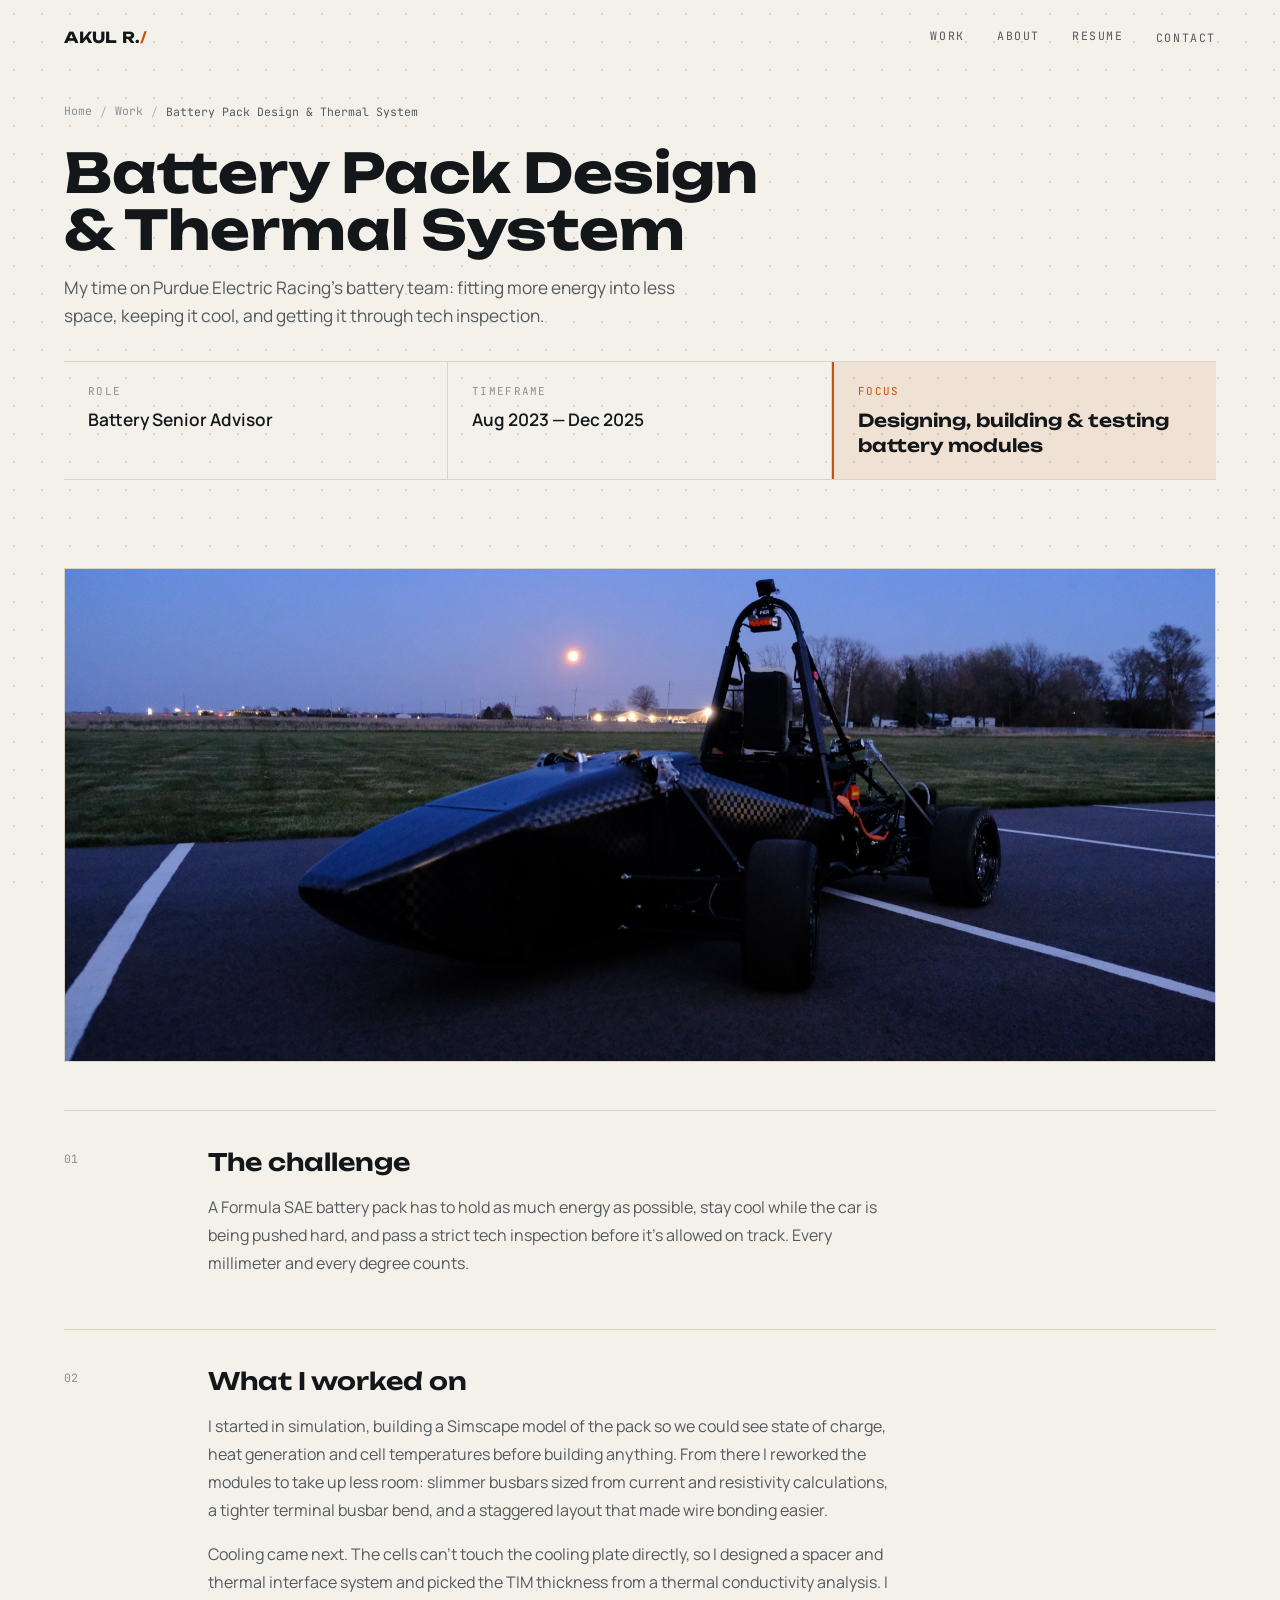
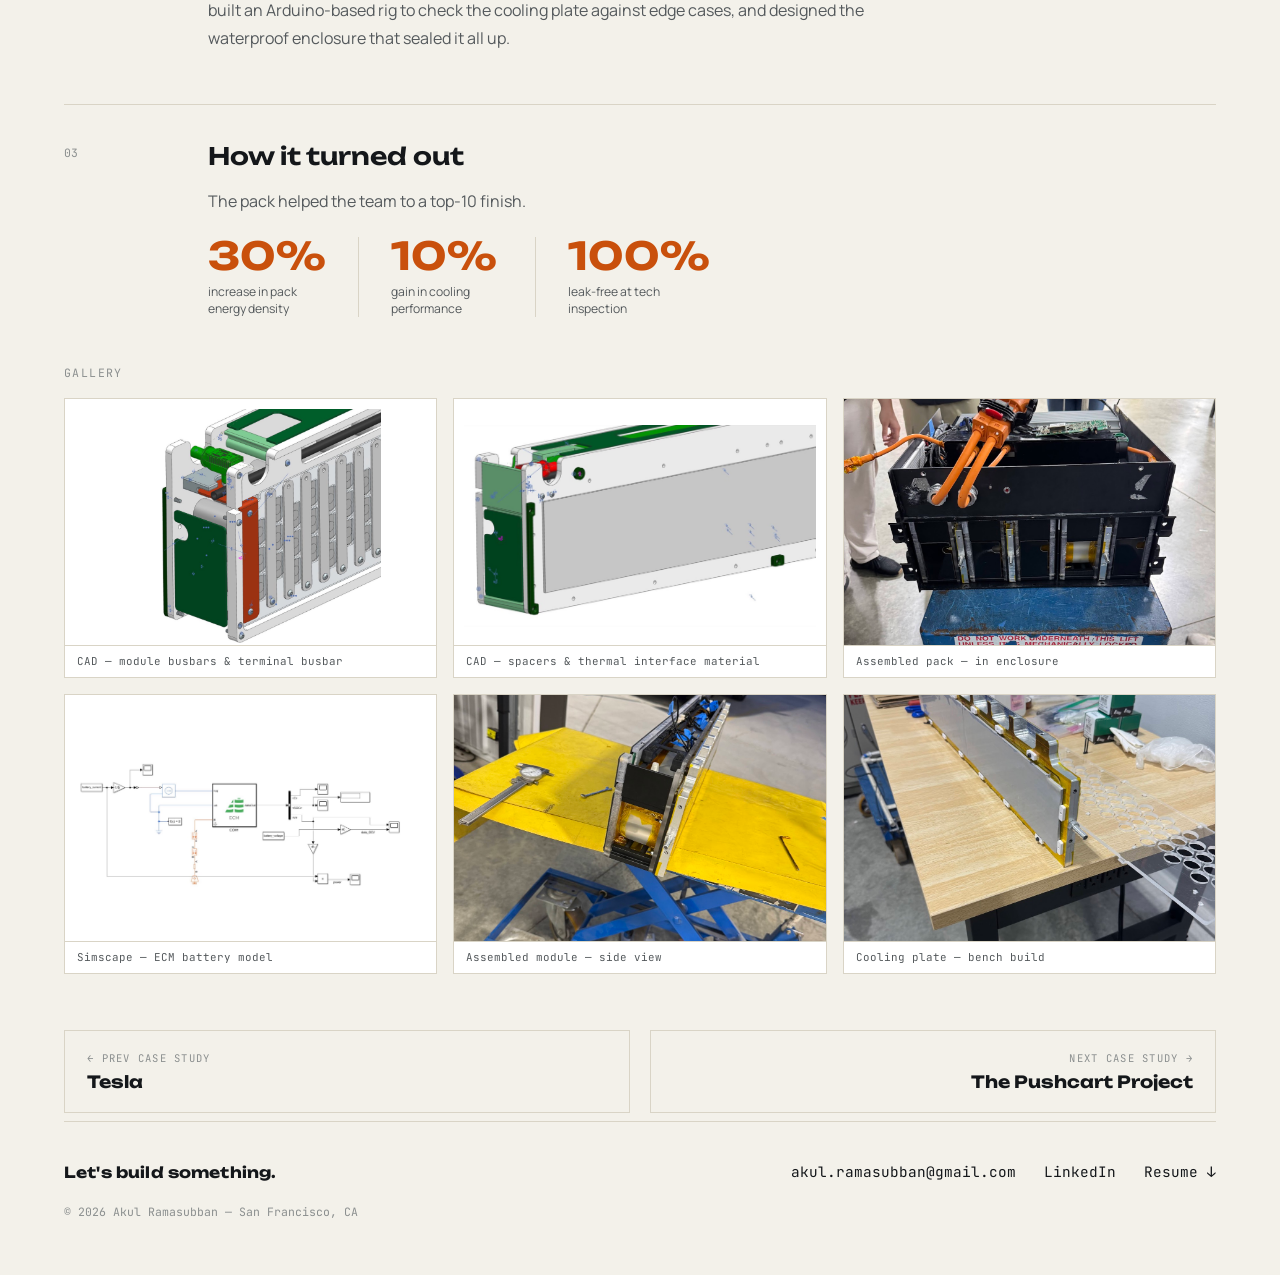
==== projects/battery-pack.html @ 72e27bf6 "Update PER role title Co-Authored-By: Claude Opus 5.5 <noreply@anthropic.com>" ====
<!doctype html>
<html lang="en">
<head>
<meta charset="UTF-8">
<meta name="viewport" content="width=device-width, initial-scale=1">
<title>Battery Pack Design & Thermal System — Akul Ramasubban</title>
<link rel="preconnect" href="https://fonts.googleapis.com">
<link rel="preconnect" href="https://fonts.gstatic.com" crossorigin>
<link href="https://fonts.googleapis.com/css2?family=Unbounded:wght@500;600;700;800&family=Manrope:wght@400;500;600;700&family=JetBrains+Mono:wght@400;500;600&display=swap" rel="stylesheet">
<link rel="stylesheet" href="../styles.css">
</head>
<body>
<div class="wrap">
  <header>
    <a class="brand display" href="../index.html">AKUL R.<span class="dot">/</span></a>
    <nav class="mono">
      <a href="../index.html#work">Work</a>
      <a href="../index.html#about">About</a>
      <a href="../assets/resume.pdf">Resume</a>
      <div class="nav-contact">
        <button class="contact-toggle" type="button" aria-haspopup="true" aria-expanded="false">Contact</button>
        <div class="contact-panel" role="menu">
          <a href="mailto:akul.ramasubban@gmail.com" role="menuitem">
            <svg viewBox="0 0 24 24" fill="none" stroke-width="1.6"><rect x="3" y="5" width="18" height="14" rx="1.5"/><path d="M4 6.5l8 6 8-6"/></svg>
            akul.ramasubban@gmail.com
          </a>
          <a href="tel:+16503137267" role="menuitem">
            <svg viewBox="0 0 24 24" fill="none" stroke-width="1.6"><path d="M5 4h4l1.5 4-2 2c1 2.5 3 4.5 5.5 5.5l2-2 4 1.5v4c0 .8-.7 1.5-1.5 1.5C10.5 20.5 3.5 13.5 3.5 5.5 3.5 4.7 4.2 4 5 4z"/></svg>
            (650) 313-7267
          </a>
          <a href="https://www.linkedin.com/in/akulramasubban/" target="_blank" rel="noopener" role="menuitem">
            <span class="badge">in</span>
            linkedin.com/in/akulramasubban
          </a>
        </div>
      </div>
    </nav>
  </header>

  <div class="crumb mono">
    <a href="../index.html">Home</a><span class="sep">/</span><a href="../index.html#work">Work</a><span class="sep">/</span><span class="cur">Battery Pack Design &amp; Thermal System</span>
  </div>

  <div class="proj-head">
    <h1 class="display">Battery Pack Design &amp; Thermal System</h1>
    <p class="one-liner">My time on Purdue Electric Racing&rsquo;s battery team: fitting more energy into less space, keeping it cool, and getting it through tech inspection.</p>
    <div class="proj-meta mono">
      <div><span class="k">Role</span><span class="v">Battery Senior Advisor</span></div>
      <div><span class="k">Timeframe</span><span class="v">Aug 2023 — Dec 2025</span></div>
      <div class="focus"><span class="k">Focus</span><span class="v">Designing, building &amp; testing battery modules</span></div>
    </div>
  </div>

  <div class="cover photo-cover">
    <img style="object-position:center 62%" src="../assets/images/battery-pack/per-car.jpg" alt="Purdue Electric Racing's 2025 Formula SAE electric car at dusk">
  </div>

  <div class="proj-body">
    <div class="num mono">01</div>
    <div>
      <h2 class="display">The challenge</h2>
      <p>A Formula SAE battery pack has to hold as much energy as possible, stay cool while the
        car is being pushed hard, and pass a strict tech inspection before it&rsquo;s allowed on
        track. Every millimeter and every degree counts.</p>
    </div>
  </div>

  <div class="proj-body">
    <div class="num mono">02</div>
    <div>
      <h2 class="display">What I worked on</h2>
      <p>I started in simulation, building a Simscape model of the pack so we could see state of
        charge, heat generation and cell temperatures before building anything. From there I
        reworked the modules to take up less room: slimmer busbars sized from current and
        resistivity calculations, a tighter terminal busbar bend, and a staggered layout that
        made wire bonding easier.</p>
      <p>Cooling came next. The cells can&rsquo;t touch the cooling plate directly, so I designed a
        spacer and thermal interface system and picked the TIM thickness from a thermal
        conductivity analysis. I built an Arduino-based rig to check the cooling plate against
        edge cases, and designed the waterproof enclosure that sealed it all up.</p>
    </div>
  </div>

  <div class="proj-body">
    <div class="num mono">03</div>
    <div>
      <h2 class="display">How it turned out</h2>
      <p>The pack helped the team to a top-10 finish.</p>
      <div class="stats" style="margin-top:22px;">
        <div class="stat"><div class="num-big display">30%</div><div class="num-lbl">increase in pack energy density</div></div>
        <div class="stat"><div class="num-big display">10%</div><div class="num-lbl">gain in cooling performance</div></div>
        <div class="stat"><div class="num-big display">100%</div><div class="num-lbl">leak-free at tech inspection</div></div>
      </div>
    </div>
  </div>

  <section style="padding-block:12px 0;">
    <div class="gallery-head mono">Gallery</div>
    <div class="gallery">
      <a class="gtile has-img fit" href="../assets/images/battery-pack/busbar-cad.jpg" target="_blank" rel="noopener"><img src="../assets/images/battery-pack/busbar-cad.jpg" alt="CAD of battery module showing terminal busbar and staggered busbars" loading="lazy"><span class="gcap mono">CAD — module busbars &amp; terminal busbar</span></a>
      <a class="gtile has-img fit" href="../assets/images/battery-pack/spacers-tim-cad.jpg" target="_blank" rel="noopener"><img src="../assets/images/battery-pack/spacers-tim-cad.jpg" alt="CAD of battery module showing spacers and thermal interface material layer" loading="lazy"><span class="gcap mono">CAD — spacers &amp; thermal interface material</span></a>
      <a class="gtile has-img" href="../assets/images/battery-pack/pack-enclosure.jpg" target="_blank" rel="noopener"><img style="object-position:center 40%" src="../assets/images/battery-pack/pack-enclosure.jpg" alt="Assembled battery pack in its enclosure on a lift cart" loading="lazy"><span class="gcap mono">Assembled pack — in enclosure</span></a>
      <a class="gtile has-img fit" href="../assets/images/battery-pack/simscape-model.jpg" target="_blank" rel="noopener"><img src="../assets/images/battery-pack/simscape-model.jpg" alt="Simscape equivalent-circuit battery model block diagram" loading="lazy"><span class="gcap mono">Simscape — ECM battery model</span></a>
      <a class="gtile has-img" href="../assets/images/battery-pack/module-assembled.jpg" target="_blank" rel="noopener"><img src="../assets/images/battery-pack/module-assembled.jpg" alt="Assembled battery module on a lift table" loading="lazy"><span class="gcap mono">Assembled module — side view</span></a>
      <a class="gtile has-img" href="../assets/images/battery-pack/cooling-plate.jpg" target="_blank" rel="noopener"><img src="../assets/images/battery-pack/cooling-plate.jpg" alt="Battery module cooling plate on a workbench" loading="lazy"><span class="gcap mono">Cooling plate — bench build</span></a>
    </div>
  </section>


  <div class="prevnext mono">
    <a class="pn-link" href="tesla.html"><span class="pn-k">← PREV CASE STUDY</span><span class="pn-v">Tesla</span></a>
    <a class="pn-link next" href="pushcart.html"><span class="pn-k">NEXT CASE STUDY →</span><span class="pn-v">The Pushcart Project</span></a>
  </div>

  <footer id="contact">
    <div class="fgrid">
      <div class="brand display">Let's build something.</div>
      <div class="flinks mono">
        <a href="mailto:akul.ramasubban@gmail.com">akul.ramasubban@gmail.com</a>
        <a href="https://www.linkedin.com/in/akulramasubban/">LinkedIn</a>
        <a href="../assets/resume.pdf">Resume ↓</a>
      </div>
    </div>
    <div class="fprint mono">© 2026 Akul Ramasubban — San Francisco, CA</div>
  </footer>
</div>
<script src="../script.js"></script>
</body>
</html>
---- styles.css ----
/* ---- design system ----
   color   : deep blue-black ground, warm vellum text, safety-orange accent
             (inspection-tag / hazard-marking orange), muted blueprint-cyan
             for secondary linework.
   type    : Unbounded (heavy, geometric display) for headlines / section
             titles, Manrope for body copy, JetBrains Mono for labels/tags.
   layout  : full-width editorial canvas; project cards on the home page
             link out to dedicated case-study pages under /projects/.
*/
:root{
  --bg:#0a0c10; --bg-raised:#12151a; --bg-card:#0f1216;
  --line:#22262c; --line-strong:#383e46;
  --text:#eae6da; --text-dim:#9a9d9f; --text-faint:#5c6066;
  --accent:#ff7a33; --accent-soft:rgba(255,122,51,0.14);
  --blueprint:#6bb2d1;
}
@media (prefers-color-scheme: light){
  :root:not([data-theme="dark"]){
    --bg:#f3f1ea; --bg-raised:#fffdf9; --bg-card:#ffffff;
    --line:#d9d4c6; --line-strong:#b9b3a2;
    --text:#14171a; --text-dim:#54595c; --text-faint:#8b8f8f;
    --accent:#c9500c; --accent-soft:rgba(201,80,12,0.10); --blueprint:#25708f;
  }
}
:root[data-theme="light"]{
  --bg:#f3f1ea; --bg-raised:#fffdf9; --bg-card:#ffffff;
  --line:#d9d4c6; --line-strong:#b9b3a2;
  --text:#14171a; --text-dim:#54595c; --text-faint:#8b8f8f;
  --accent:#c9500c; --accent-soft:rgba(201,80,12,0.10); --blueprint:#25708f;
}
:root[data-theme="dark"]{
  --bg:#0a0c10; --bg-raised:#12151a; --bg-card:#0f1216;
  --line:#22262c; --line-strong:#383e46;
  --text:#eae6da; --text-dim:#9a9d9f; --text-faint:#5c6066;
  --accent:#ff7a33; --accent-soft:rgba(255,122,51,0.14); --blueprint:#6bb2d1;
}

*{box-sizing:border-box;}
html,body{background:var(--bg);}
body{
  margin:0; color:var(--text);
  font-family:'Manrope',system-ui,-apple-system,sans-serif;
  -webkit-font-smoothing:antialiased;
  background-image:radial-gradient(var(--line) 1px, transparent 1px);
  background-size:28px 28px;
  background-attachment:fixed;
}
.display{font-family:'Unbounded',system-ui,sans-serif;}
.mono{font-family:'JetBrains Mono',ui-monospace,'SF Mono',Menlo,monospace;}
a{color:inherit;}
h1,h2,h3{text-wrap:balance; margin:0;}
img{max-width:100%;}
::selection{background:var(--accent-soft); color:var(--accent);}
a:focus-visible, button:focus-visible{outline:2px solid var(--accent); outline-offset:3px;}

.wrap{max-width:1320px; margin:0 auto; padding-inline:clamp(20px,5vw,64px);}

/* header */
header{display:flex; align-items:center; justify-content:space-between; padding-block:26px;}
.brand{font-size:0.95rem; font-weight:700; letter-spacing:0.01em; text-decoration:none;}
.brand .dot{color:var(--accent);}
nav{display:flex; gap:32px; flex-wrap:wrap; align-items:center;}
nav a{
  font-size:0.72rem; text-transform:uppercase; letter-spacing:0.14em;
  text-decoration:none; color:var(--text-dim);
  padding-bottom:3px; border-bottom:1px solid transparent;
  transition:color .15s, border-color .15s;
}
nav a:hover{color:var(--accent); border-color:var(--accent);}

/* contact dropdown */
.nav-contact{position:relative;}
.contact-toggle{
  background:none; border:none; padding:0 0 3px; margin:0; cursor:pointer;
  font-family:'JetBrains Mono',monospace;
  font-size:0.72rem; text-transform:uppercase; letter-spacing:0.14em;
  color:var(--text-dim); border-bottom:1px solid transparent;
  transition:color .15s, border-color .15s;
}
.contact-toggle:hover, .contact-toggle[aria-expanded="true"]{color:var(--accent); border-color:var(--accent);}
.contact-panel{
  display:none; flex-direction:column; gap:8px;
  position:absolute; top:calc(100% + 16px); right:0; min-width:250px;
  background:var(--bg-card); border:1px solid var(--line); padding:12px; z-index:50;
}
.contact-panel.open{display:flex;}
.contact-panel a{
  display:flex; align-items:center; gap:12px;
  padding:9px 10px; border:1px solid var(--line);
  text-decoration:none; color:var(--text); font-size:0.86rem;
  transition:border-color .15s, color .15s;
}
.contact-panel a:hover{border-color:var(--accent); color:var(--accent);}
.contact-panel a svg{width:16px; height:16px; flex-shrink:0; stroke:currentColor;}
.contact-panel .badge{
  font-family:'JetBrains Mono',monospace; font-size:0.62rem; letter-spacing:0.06em;
  border:1px solid var(--line-strong); padding:1px 5px; flex-shrink:0;
}

/* hero */
.hero{position:relative; padding-block:64px 88px; display:grid; grid-template-columns:1fr 240px; gap:48px;}
.hero::before{
  content:""; position:absolute; top:-120px; left:-160px; width:640px; height:640px; border-radius:50%;
  background:radial-gradient(circle, var(--accent-soft) 0%, transparent 68%); pointer-events:none; z-index:0;
}
.hero-main{position:relative; z-index:1;}
.eyebrow{
  font-size:0.72rem; text-transform:uppercase; letter-spacing:0.18em;
  color:var(--accent); display:flex; align-items:center; gap:10px; margin-bottom:22px;
}
.eyebrow::before{content:""; width:26px; height:1px; background:var(--accent);}
.hero h1{font-size:clamp(2.4rem, 5.6vw, 4.6rem); font-weight:700; line-height:1.02; letter-spacing:-0.01em;}
.hero .statement{margin-top:20px; font-size:clamp(1.3rem, 2.6vw, 1.9rem); font-weight:600; line-height:1.28; max-width:16ch;}
.hero .statement em{color:var(--accent); font-style:normal;}
.hero p.lede{max-width:52ch; margin-top:24px; font-size:1.02rem; line-height:1.7; color:var(--text-dim);}
.tagstrip{margin-top:26px; display:flex; flex-wrap:wrap; gap:0 14px; font-size:0.76rem; color:var(--text-faint);}
.tagstrip span:not(:last-child)::after{content:"·"; margin-left:14px; color:var(--line-strong);}

/* capabilities */
.skills-grid{display:grid; grid-template-columns:repeat(4,1fr); gap:32px;}
.skill-group h3{
  font-size:0.74rem; text-transform:uppercase; letter-spacing:0.1em; font-weight:600;
  color:var(--accent); margin-bottom:16px; padding-bottom:12px; border-bottom:1px solid var(--line);
}
.chips-lg{display:flex; flex-wrap:wrap; gap:10px;}
.chips-lg span{
  font-size:0.86rem; padding:8px 14px; border:1px solid var(--line-strong); color:var(--text);
}

.hero-meta{position:relative; z-index:1; display:flex; flex-direction:column; gap:26px; padding-top:8px;}
.headshot{aspect-ratio:1/1; border:1px solid var(--line); border-top:2px solid var(--accent); background:var(--bg-card); overflow:hidden;}
.headshot img{width:100%; height:100%; object-fit:cover; object-position:50% 100%; display:block;}
.meta-item .k{display:block; font-size:0.66rem; text-transform:uppercase; letter-spacing:0.12em; color:var(--text-faint); margin-bottom:6px;}
.meta-item .v{font-size:0.92rem;}
.status-dot{display:inline-block; width:7px; height:7px; border-radius:50%; background:var(--accent); margin-right:8px; box-shadow:0 0 0 3px var(--accent-soft);}

/* sections */
section{padding-block:20px 72px;}
.section-head{display:flex; align-items:baseline; justify-content:space-between; margin-bottom:36px; gap:16px; flex-wrap:wrap;}
.section-head h2.display{font-size:clamp(1.6rem,3vw,2.2rem); font-weight:600;}
.section-head .tag{font-size:0.7rem; letter-spacing:0.12em; color:var(--text-faint);}

/* project grid (home) */
.grid{display:grid; grid-template-columns:repeat(2,1fr); gap:28px;}
.card{display:flex; flex-direction:column; border:1px solid var(--line); background:var(--bg-card); transition:border-color .2s, transform .2s;}
.card:hover{border-color:var(--line-strong); transform:translateY(-3px);}
.proj-art{
  position:relative; aspect-ratio:4/3; border-bottom:1px solid var(--line); overflow:hidden;
  background:
    linear-gradient(180deg, transparent 60%, var(--bg-card) 100%),
    repeating-linear-gradient(0deg, var(--line) 0 1px, transparent 1px 24px),
    repeating-linear-gradient(90deg, var(--line) 0 1px, transparent 1px 24px);
}
.proj-art svg{width:100%; height:100%;}
.proj-art.has-logo{display:flex; align-items:center; justify-content:center;}
.proj-art img.logo-art{width:64%; height:auto;}
.proj-art.has-photo img.photo{width:100%; height:100%; object-fit:cover; object-position:center 38%; display:block;}
.proj-art svg .a{stroke:var(--accent);}
.proj-art svg .b{stroke:var(--blueprint);}
.proj-art svg .dim{stroke:var(--text-faint);}
.proj-art svg text{font-family:'JetBrains Mono',monospace; fill:var(--text-faint);}
.id-badge{
  position:absolute; top:12px; left:12px; font-size:0.65rem; letter-spacing:0.08em; color:var(--text-dim);
  background:var(--bg); border:1px solid var(--line); padding:3px 8px;
}
.id-badge b{color:var(--accent);}
.card-body{padding:22px 22px 24px; display:flex; flex-direction:column; flex:1;}
.card h3{font-size:1.16rem; font-weight:700; margin-bottom:10px;}
.card p{font-size:0.9rem; line-height:1.62; color:var(--text-dim); flex:1;}
.chips{display:flex; flex-wrap:wrap; gap:8px; margin-top:16px;}
.chip{font-size:0.64rem; letter-spacing:0.04em; padding:4px 9px; border:1px solid var(--line-strong); color:var(--text-dim);}
.go{
  margin-top:18px; font-size:0.76rem; text-decoration:none; color:var(--text);
  display:inline-flex; align-items:center; gap:6px; width:fit-content; border-bottom:1px solid var(--line-strong);
}
.card:hover .go{color:var(--accent); border-color:var(--accent);}

/* about */
.about{display:grid; grid-template-columns:0.9fr 1.1fr; gap:56px; align-items:start;}
.about p{font-size:1.05rem; line-height:1.75; color:var(--text-dim);}
.about p + p{margin-top:16px;}
.about .big-word{font-size:clamp(1.6rem,3vw,2.1rem); font-weight:600; line-height:1.2;}
.about .big-word em{color:var(--accent); font-style:normal;}

/* footer */
footer{padding-block:40px 56px; border-top:1px solid var(--line);}
.fgrid{display:flex; justify-content:space-between; align-items:flex-end; gap:24px; flex-wrap:wrap;}
.flinks{display:flex; gap:28px; flex-wrap:wrap;}
.flinks a{font-size:0.9rem; text-decoration:none; border-bottom:1px solid transparent;}
.flinks a:hover{color:var(--accent); border-color:var(--accent);}
.fprint{font-size:0.72rem; color:var(--text-faint); margin-top:22px;}

/* project subpage */
.crumb{font-size:0.72rem; color:var(--text-faint); padding-top:28px; display:flex; gap:8px; align-items:center;}
.crumb a{text-decoration:none; border-bottom:1px solid transparent;}
.crumb a:hover{color:var(--accent); border-color:var(--accent);}
.crumb span.sep{color:var(--line-strong);}
.crumb span.cur{color:var(--text-dim);}

.proj-head{padding-block:26px 40px;}
.proj-head .id-line{font-size:0.72rem; letter-spacing:0.14em; color:var(--accent); margin-bottom:16px;}
.proj-head h1{font-size:clamp(2rem,4.6vw,3.4rem); font-weight:700; line-height:1.04;}
.proj-head .one-liner{margin-top:16px; font-size:1.08rem; color:var(--text-dim); max-width:60ch; line-height:1.6;}

.proj-meta{
  display:grid; grid-template-columns:repeat(3,1fr); gap:0;
  border-top:1px solid var(--line); border-bottom:1px solid var(--line); margin-top:32px;
}
.proj-meta div{padding:22px 24px; border-right:1px solid var(--line);}
.proj-meta div:last-child{border-right:none;}
.proj-meta .k{display:block; font-size:0.68rem; text-transform:uppercase; letter-spacing:0.12em; color:var(--text-faint); margin-bottom:10px;}
.proj-meta .v{font-family:'Manrope',system-ui,sans-serif; font-size:1.08rem; font-weight:600; line-height:1.4;}
.proj-meta .focus{background:var(--accent-soft); border-left:2px solid var(--accent);}
.proj-meta .focus .k{color:var(--accent);}
.proj-meta .focus .v{font-family:'Unbounded',system-ui,sans-serif; font-size:1.12rem; line-height:1.35;}

.cover{
  margin-block:48px; aspect-ratio:21/9; border:1px solid var(--line);
  background:
    linear-gradient(180deg, transparent 60%, var(--bg-card) 100%),
    repeating-linear-gradient(0deg, var(--line) 0 1px, transparent 1px 32px),
    repeating-linear-gradient(90deg, var(--line) 0 1px, transparent 1px 32px);
}
.cover svg{width:100%; height:100%;}
.cover.photo-cover{overflow:hidden;}
.cover.photo-cover img{width:100%; height:100%; object-fit:cover; display:block;}
.cover.logo-art{display:flex; align-items:center; justify-content:center;}
.cover.logo-art img{width:min(56%,560px); height:auto;}

.proj-body{display:grid; grid-template-columns:120px 1fr; gap:24px; padding-block:36px; border-top:1px solid var(--line);}
.proj-body:first-of-type{border-top:none;}
.proj-body .num{font-size:0.72rem; color:var(--text-faint); padding-top:4px;}
.proj-body h2.display{font-size:1.5rem; font-weight:600; margin-bottom:14px;}
.proj-body p{font-size:1rem; line-height:1.75; color:var(--text-dim); max-width:68ch;}
.proj-body ul{margin:14px 0 0; padding-left:18px; color:var(--text-dim); line-height:1.8;}

.stats{display:flex; gap:0; flex-wrap:wrap; margin-top:6px;}
.stat{padding:0 32px 0 0; margin-right:32px; border-right:1px solid var(--line);}
.stat:last-child{border-right:none; margin-right:0;}
.stat .num-big{font-size:2.4rem; font-weight:700; color:var(--accent); line-height:1;}
.stat .num-lbl{font-size:0.76rem; color:var(--text-dim); margin-top:8px; max-width:16ch;}
.status-badge{
  display:inline-flex; align-items:center; gap:8px; font-size:0.78rem;
  border:1px solid var(--line-strong); padding:8px 14px; color:var(--text-dim);
}

.gallery-head{font-size:0.72rem; text-transform:uppercase; letter-spacing:0.12em; color:var(--text-faint); margin-bottom:18px;}
.gallery{display:grid; grid-template-columns:repeat(3,1fr); gap:16px;}
.gtile{
  aspect-ratio:4/3; border:1px dashed var(--line-strong); display:flex; flex-direction:column;
  align-items:center; justify-content:center; gap:10px; padding:14px; text-align:center;
  color:var(--text-faint); background:var(--bg-card); overflow:hidden;
}
.gtile img{width:100%; height:100%; object-fit:cover;}
.gtile svg{width:30px; height:30px; opacity:0.7;}
.gtile.has-img{position:relative; padding:0; border-style:solid; border-color:var(--line); text-decoration:none; transition:border-color .2s;}
.gtile.has-img:hover{border-color:var(--accent);}
.gtile.fit{background:#fff;}
.gtile.fit img{object-fit:contain; padding:10px 10px 34px;}
.gtile .gcap{
  position:absolute; left:0; right:0; bottom:0; padding:8px 12px; text-align:left;
  font-size:0.68rem; color:var(--text-dim); background:var(--bg-card); border-top:1px solid var(--line);
}
.gtile span{font-size:0.72rem; line-height:1.4;}

.reflection{
  margin-top:44px; padding:22px 26px; border-left:2px solid var(--accent);
  background:var(--bg-card); font-size:0.98rem; line-height:1.7; color:var(--text-dim); font-style:italic;
}

.prevnext{display:grid; grid-template-columns:1fr 1fr; gap:20px; margin-block:56px 8px;}
.pn-link{
  border:1px solid var(--line); padding:20px 22px; text-decoration:none; color:var(--text);
  display:flex; flex-direction:column; gap:6px; transition:border-color .2s;
}
.pn-link:hover{border-color:var(--accent);}
.pn-link.next{text-align:right; align-items:flex-end;}
.pn-link .pn-k{font-size:0.66rem; letter-spacing:0.12em; color:var(--text-faint);}
.pn-link .pn-v{font-size:1.05rem; font-weight:700; font-family:'Unbounded',sans-serif;}

@media (max-width:900px){
  .hero{grid-template-columns:1fr;}
  .hero-meta{flex-direction:row; flex-wrap:wrap;}
  .grid{grid-template-columns:1fr;}
  .about{grid-template-columns:1fr;}
  .proj-meta{grid-template-columns:1fr;}
  .proj-meta div{border-right:none; border-bottom:1px solid var(--line);}
  .proj-body{grid-template-columns:1fr;}
  .gallery{grid-template-columns:repeat(2,1fr);}
  .prevnext{grid-template-columns:1fr;}
  .skills-grid{grid-template-columns:repeat(2,1fr);}
  .contact-panel{right:auto; left:0;}
}

/* ---- tesla / NDA page ---- */
.nda-panel{
  margin-block:48px; display:grid; grid-template-columns:0.9fr 1.1fr; gap:48px; align-items:center;
  border:1px solid var(--line); padding:40px;
  background:repeating-linear-gradient(135deg, transparent 0 14px, var(--accent-soft) 14px 15px), var(--bg-card);
}
.nda-doc{
  position:relative; background:var(--bg); border:1px solid var(--line-strong); padding:22px 22px 30px;
  display:flex; flex-direction:column; gap:12px; transform:rotate(-1.5deg);
}
.nda-doc-head{display:flex; justify-content:space-between; font-size:0.62rem; letter-spacing:0.1em; color:var(--text-faint); margin-bottom:6px;}
.nda-doc .bar{display:block; height:14px; background:var(--text); opacity:0.88;}
.nda-doc .bar.short{margin-bottom:10px;}
.stamp{
  position:absolute; right:18px; bottom:22px; transform:rotate(-12deg);
  border:3px solid var(--accent); color:var(--accent); padding:4px 14px;
  font-size:1.5rem; font-weight:600; letter-spacing:0.18em; background:var(--bg);
}
.nda-k{font-size:0.72rem; text-transform:uppercase; letter-spacing:0.12em; color:var(--text-faint); margin-bottom:14px;}
.nda-copy h2{font-size:clamp(1.4rem,2.6vw,1.9rem); font-weight:600; line-height:1.2;}
.nda-copy h2 em{color:var(--accent); font-style:normal;}
.nda-copy p{margin-top:16px; color:var(--text-dim); line-height:1.7; max-width:48ch;}

.work-list{display:grid; grid-template-columns:repeat(2,1fr); gap:0; border-top:1px solid var(--line);}
.work-item{padding:30px 32px 30px 0; border-bottom:1px solid var(--line); display:flex; flex-direction:column;}
.work-item:nth-child(even){padding:30px 0 30px 32px; border-left:1px solid var(--line);}
.wi-top{display:flex; gap:14px; font-size:0.66rem; letter-spacing:0.1em; text-transform:uppercase; color:var(--text-faint);}
.wi-num{color:var(--accent);}
.work-item h3{margin-top:14px; font-size:1.15rem; font-weight:600; line-height:1.3;}
.work-item p{margin-top:12px; color:var(--text-dim); line-height:1.7; font-size:0.97rem; flex:1;}

/* home card art for NDA work */
.proj-art.nda-art{display:flex; align-items:center; justify-content:center;
  background:repeating-linear-gradient(135deg, transparent 0 14px, var(--accent-soft) 14px 15px), var(--bg-card);}
.nda-art .nda-doc{width:58%; padding:16px 16px 22px; gap:9px;}
.nda-art .nda-doc .bar{height:10px;}
.nda-art .stamp{font-size:1.05rem; right:12px; bottom:14px;}
.card.feature{grid-column:1 / -1; display:grid; grid-template-columns:1fr 1fr;}
.card.feature .proj-art{border-bottom:none; border-right:1px solid var(--line); aspect-ratio:auto; min-height:300px;}

@media (max-width:900px){
  .nda-panel{grid-template-columns:1fr; padding:24px;}
  .work-list{grid-template-columns:1fr;}
  .work-item, .work-item:nth-child(even){padding:26px 0; border-left:none;}
  .card.feature{grid-template-columns:1fr;}
  .card.feature .proj-art{border-right:none; border-bottom:1px solid var(--line);}
}

.nda-art{position:relative;}
.nda-art img.tesla-logo{width:auto; height:62%; max-height:220px;}
.nda-tag{position:absolute; left:14px; bottom:14px; font-size:0.62rem; letter-spacing:0.12em; text-transform:uppercase; color:var(--accent); border:1px solid var(--accent); padding:3px 8px; background:var(--bg);}

/* project media row: items keep their true shape and share one height */
.media-row{display:flex; gap:16px; margin:48px auto; max-width:var(--row-w, 100%);}
.media-row figure{
  margin:0; position:relative; overflow:hidden; background:#000; border:1px solid var(--line);
  flex:var(--ar) 1 0; aspect-ratio:var(--ar); min-width:0;
}
.media-row video, .media-row img{display:block; width:100%; height:100%; object-fit:cover;}
.media-row figcaption{
  position:absolute; left:0; right:0; bottom:0; padding:10px 12px; font-size:0.66rem; letter-spacing:0.04em;
  color:#eae6da; background:linear-gradient(0deg, rgba(0,0,0,0.75), transparent);
  display:flex; align-items:center; gap:8px;
}
.live-dot{width:7px; height:7px; border-radius:50%; background:var(--accent); box-shadow:0 0 0 3px var(--accent-soft); flex:none;}
@media (max-width:560px){ .media-row{gap:10px;} .media-row figcaption{font-size:0.58rem; padding:8px;} }
.gallery.four{grid-template-columns:repeat(4,1fr);}
@media (max-width:900px){ .gallery.four{grid-template-columns:repeat(2,1fr);} }

/* work-in-progress banner */
.wip-banner{margin-block:48px; border:1px solid var(--line); background:var(--bg-card); overflow:hidden;}
.wip-stripe{height:18px; background:repeating-linear-gradient(135deg, var(--accent) 0 16px, transparent 16px 32px); opacity:0.85;}
.wip-inner{
  display:grid; grid-template-columns:1fr 1.1fr; gap:40px; align-items:center; padding:48px 48px;
  background:
    repeating-linear-gradient(0deg, var(--line) 0 1px, transparent 1px 32px),
    repeating-linear-gradient(90deg, var(--line) 0 1px, transparent 1px 32px);
}
.wip-svg{width:100%; max-width:420px; height:auto; display:block; margin-inline:auto;}
.wip-svg .a{stroke:var(--accent);} .wip-svg .b{stroke:var(--blueprint);} .wip-svg .dim{stroke:var(--text-faint);}
.wip-k{display:flex; align-items:center; gap:10px; font-size:0.72rem; letter-spacing:0.14em; text-transform:uppercase; color:var(--accent);}
.wip-title{margin-top:18px; font-size:clamp(2.6rem,6.4vw,5rem); font-weight:800; line-height:0.98; letter-spacing:-0.01em; text-transform:uppercase;}
.wip-title em{color:var(--accent); font-style:normal;}
.wip-copy p{margin-top:20px; color:var(--text-dim); line-height:1.7; max-width:40ch;}
@media (max-width:900px){
  .wip-inner{grid-template-columns:1fr; padding:32px 24px; gap:24px;}
  .wip-art{order:2;}
}
.gallery.two{grid-template-columns:repeat(2,1fr);}
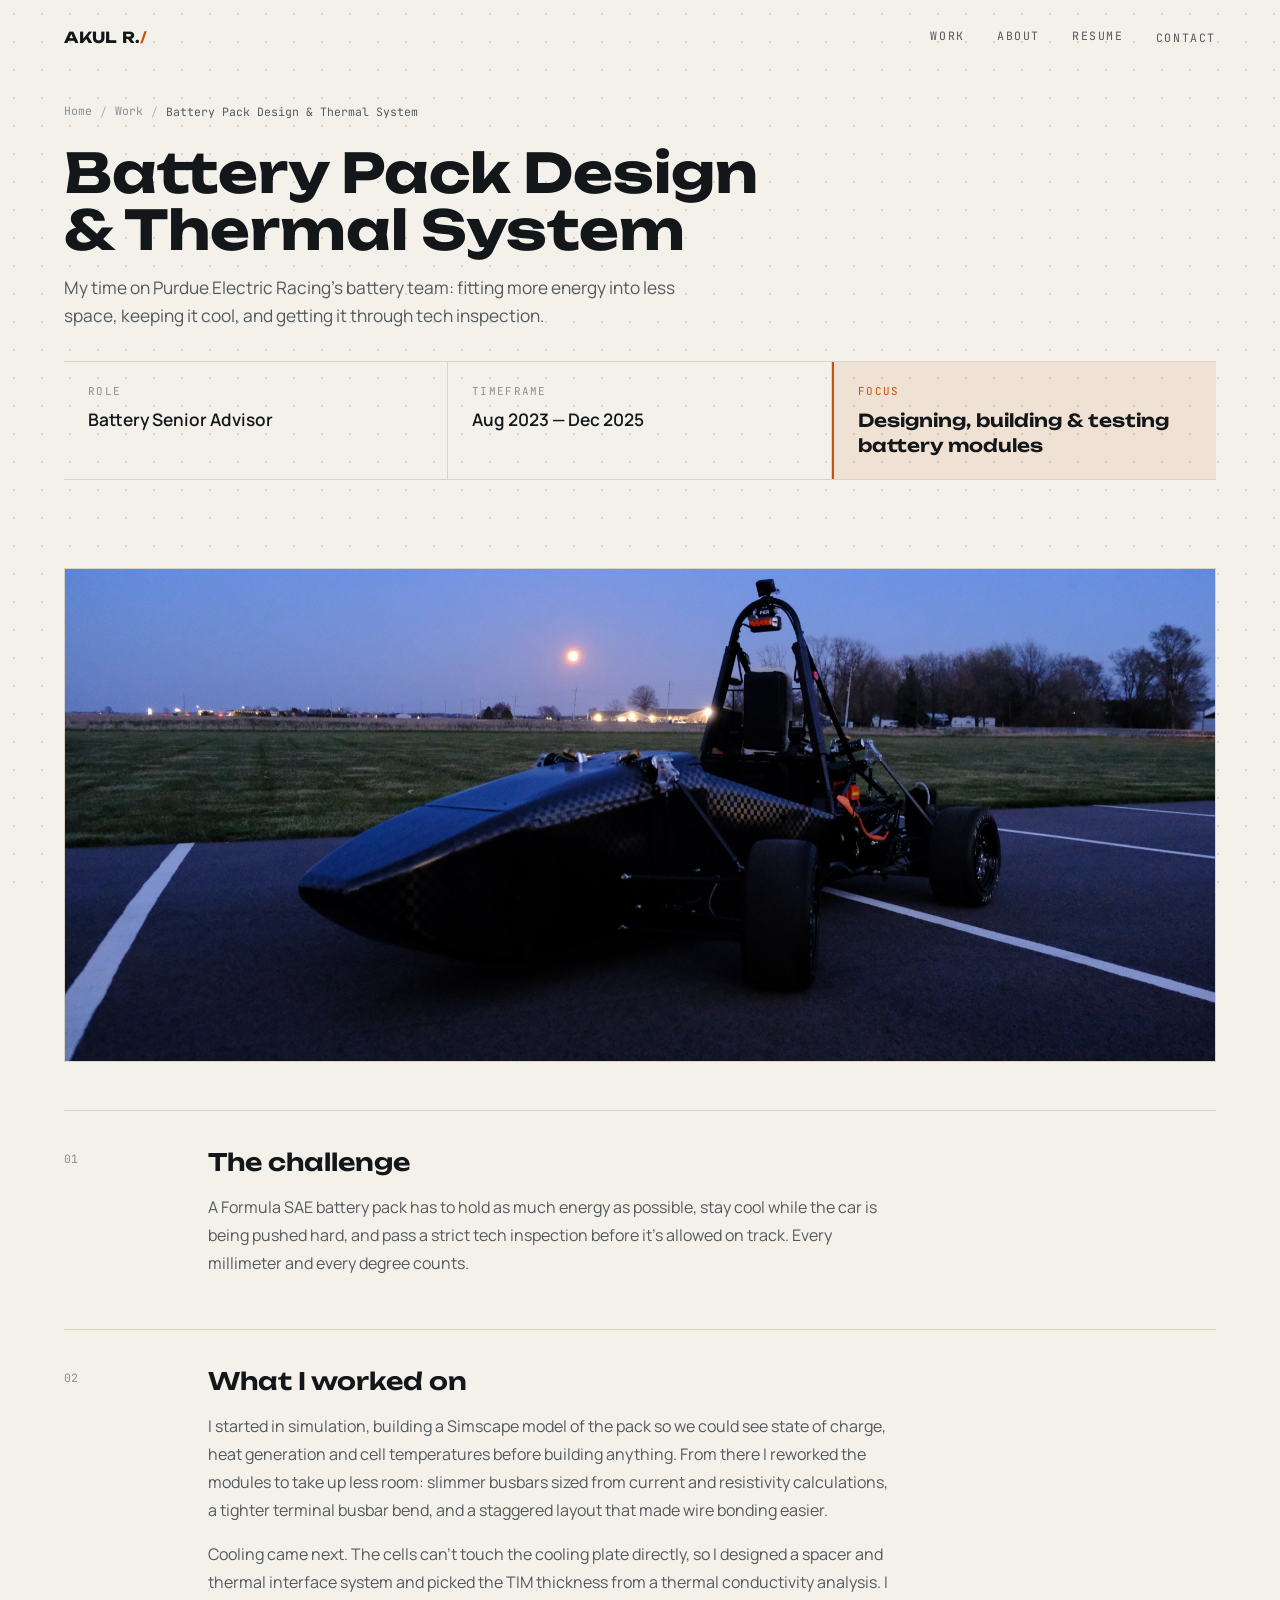
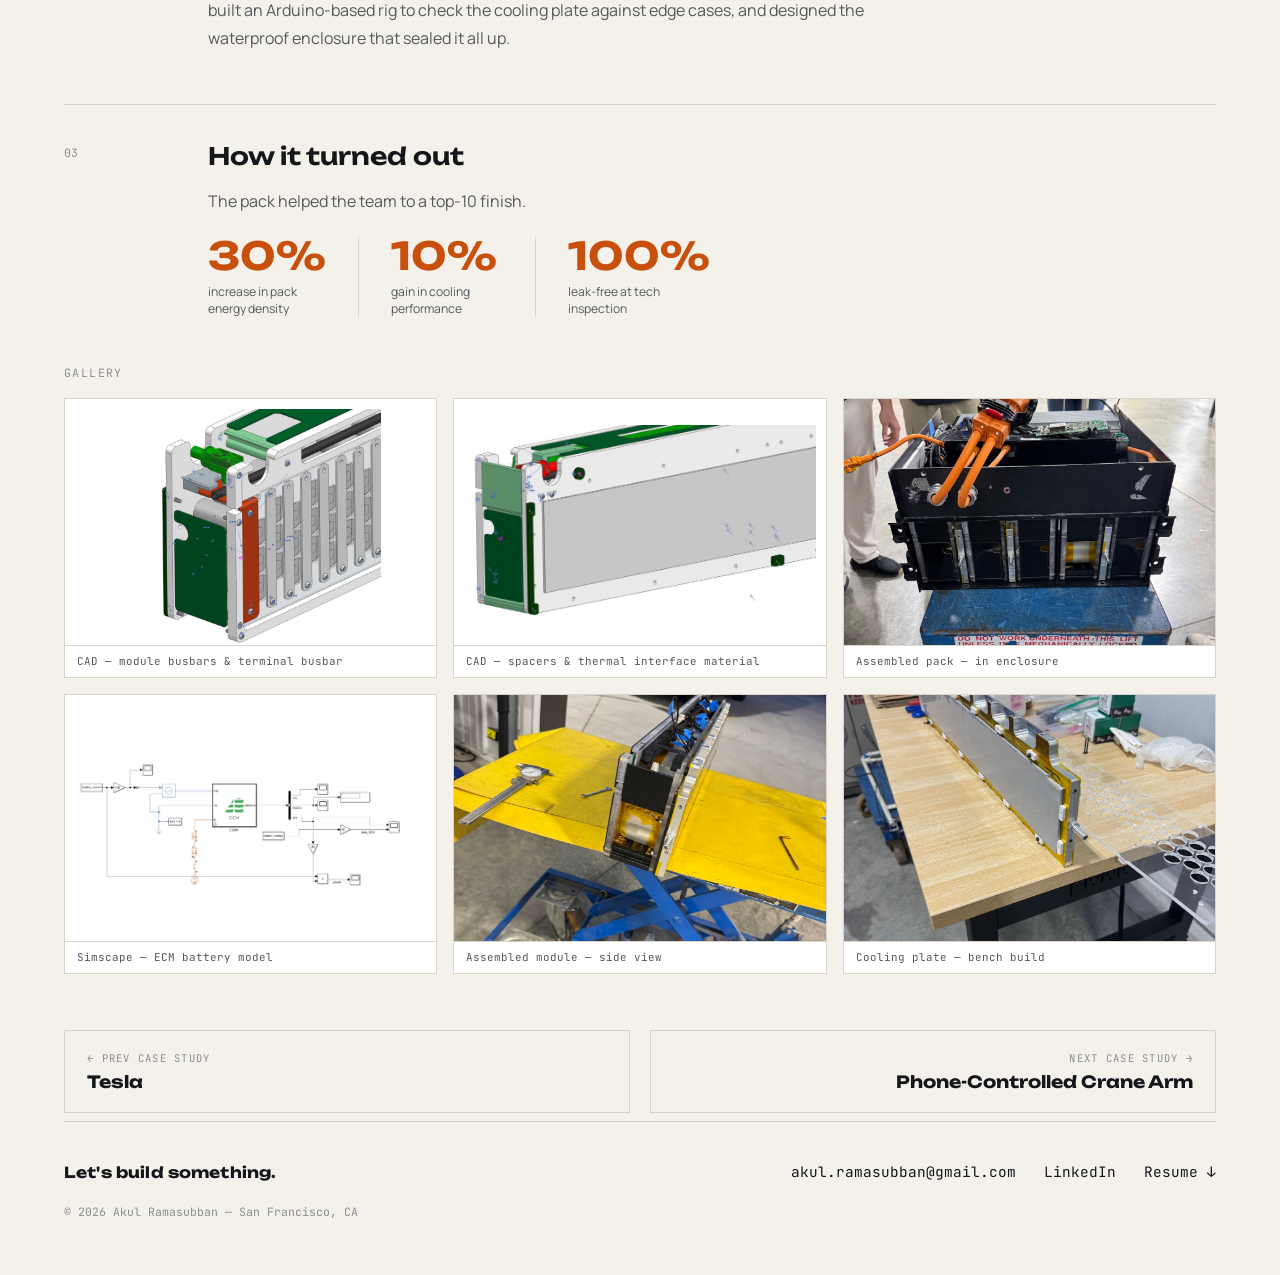
==== commit 2215f135: "Reorder projects: crane before race car, orchard and pushcart last Co-Authored-By: Claude Opus 5.5 <" ====
--- a/projects/battery-pack.html
+++ b/projects/battery-pack.html
@@ -109,7 +109,7 @@
 
   <div class="prevnext mono">
     <a class="pn-link" href="tesla.html"><span class="pn-k">← PREV CASE STUDY</span><span class="pn-v">Tesla</span></a>
-    <a class="pn-link next" href="pushcart.html"><span class="pn-k">NEXT CASE STUDY →</span><span class="pn-v">The Pushcart Project</span></a>
+    <a class="pn-link next" href="crane.html"><span class="pn-k">NEXT CASE STUDY →</span><span class="pn-v">Phone-Controlled Crane Arm</span></a>
   </div>
 
   <footer id="contact">
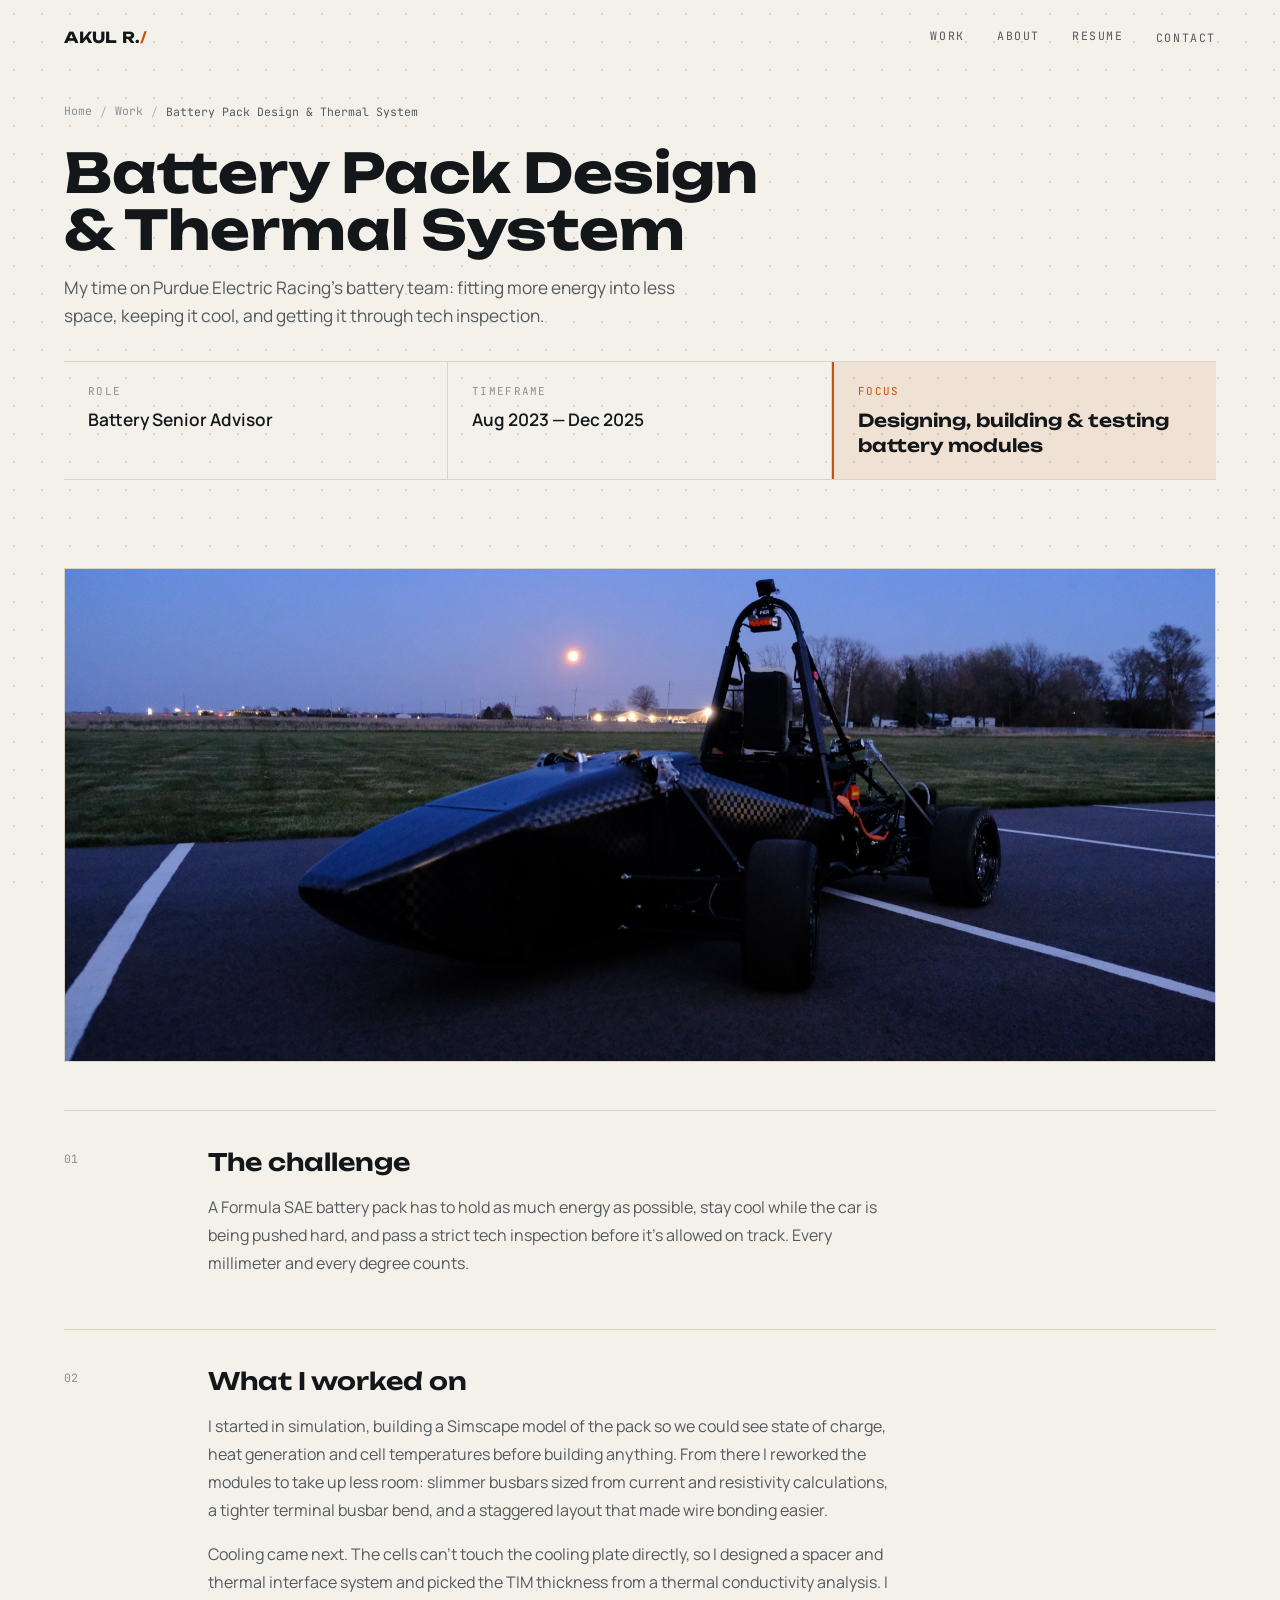
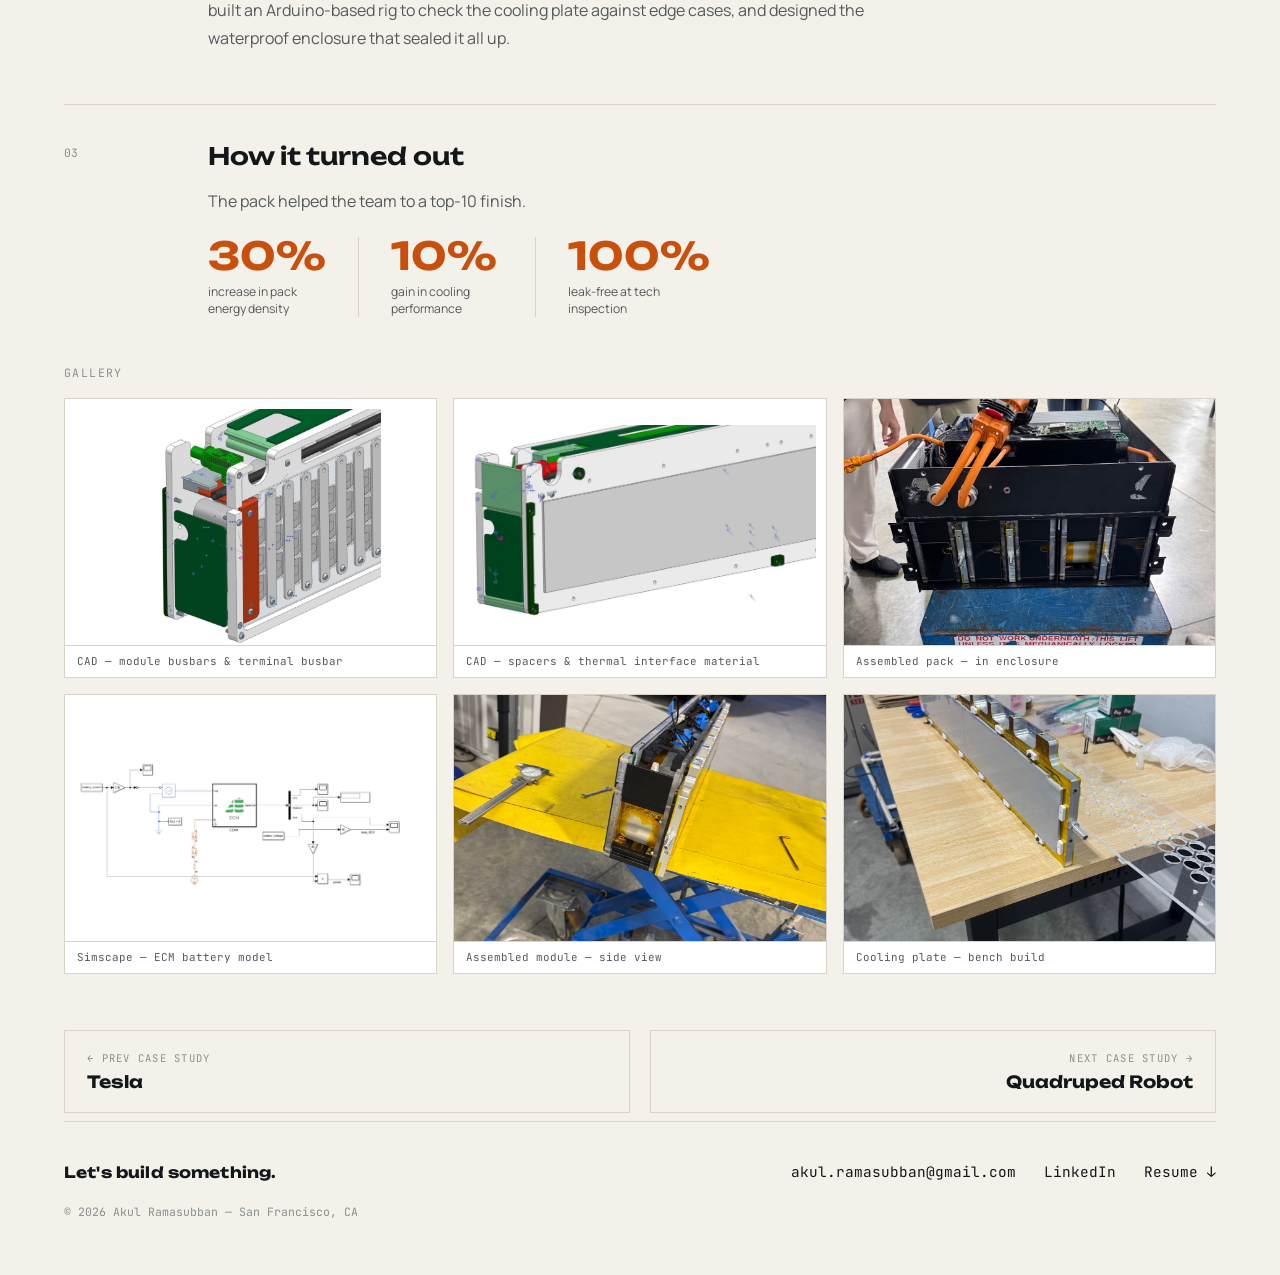
==== commit 86c66646: "Add quadruped robot project; make pushcart card full-width New case study for the Purdue Humanoid Ro" ====
--- a/projects/battery-pack.html
+++ b/projects/battery-pack.html
@@ -109,7 +109,7 @@
 
   <div class="prevnext mono">
     <a class="pn-link" href="tesla.html"><span class="pn-k">← PREV CASE STUDY</span><span class="pn-v">Tesla</span></a>
-    <a class="pn-link next" href="crane.html"><span class="pn-k">NEXT CASE STUDY →</span><span class="pn-v">Phone-Controlled Crane Arm</span></a>
+    <a class="pn-link next" href="quadruped.html"><span class="pn-k">NEXT CASE STUDY →</span><span class="pn-v">Quadruped Robot</span></a>
   </div>
 
   <footer id="contact">
--- a/styles.css
+++ b/styles.css
@@ -331,13 +331,14 @@
 .nda-art .stamp{font-size:1.05rem; right:12px; bottom:14px;}
 .card.feature{grid-column:1 / -1; display:grid; grid-template-columns:1fr 1fr;}
 .card.feature .proj-art{border-bottom:none; border-right:1px solid var(--line); aspect-ratio:auto; min-height:300px;}
+.card.feature .proj-art.has-photo img.photo{position:absolute; inset:0;}
 
 @media (max-width:900px){
   .nda-panel{grid-template-columns:1fr; padding:24px;}
   .work-list{grid-template-columns:1fr;}
   .work-item, .work-item:nth-child(even){padding:26px 0; border-left:none;}
   .card.feature{grid-template-columns:1fr;}
-  .card.feature .proj-art{border-right:none; border-bottom:1px solid var(--line);}
+  .card.feature .proj-art{border-right:none; border-bottom:1px solid var(--line); aspect-ratio:4/3; min-height:0;}
 }
 
 .nda-art{position:relative;}
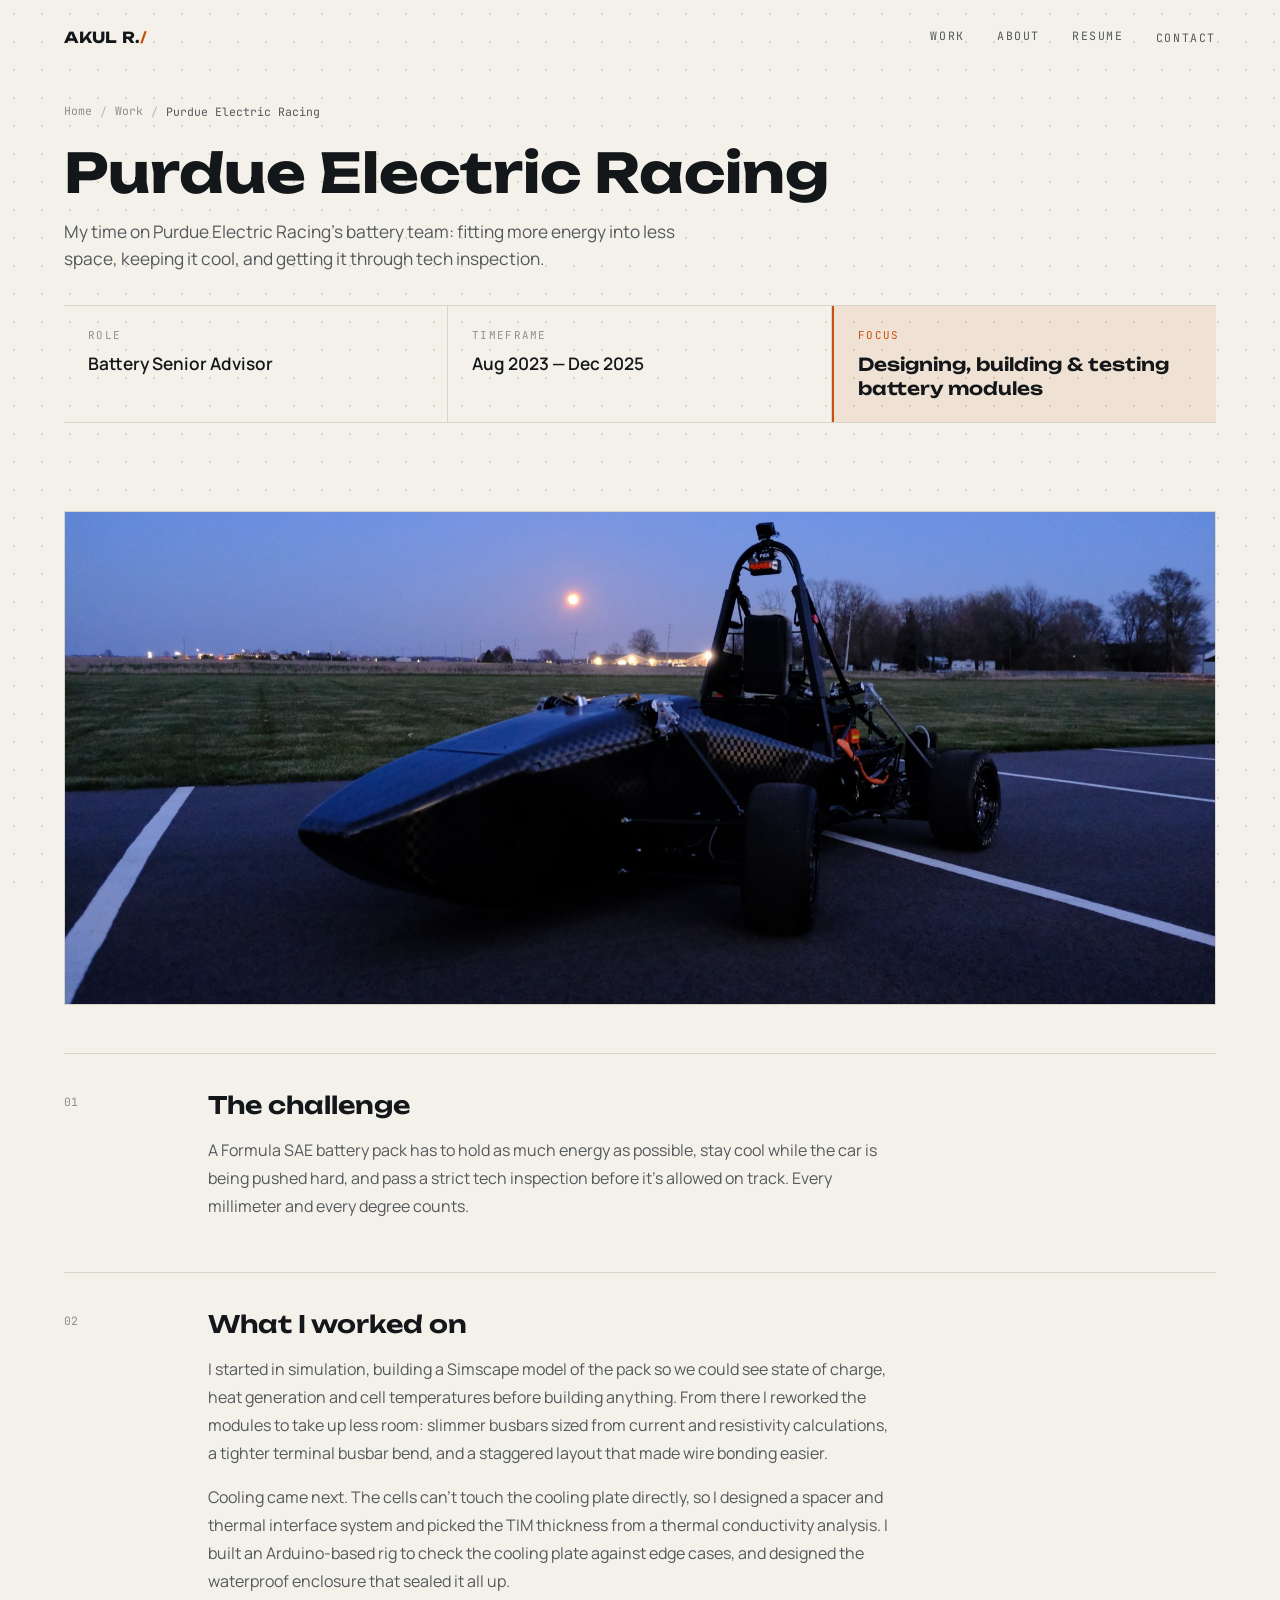
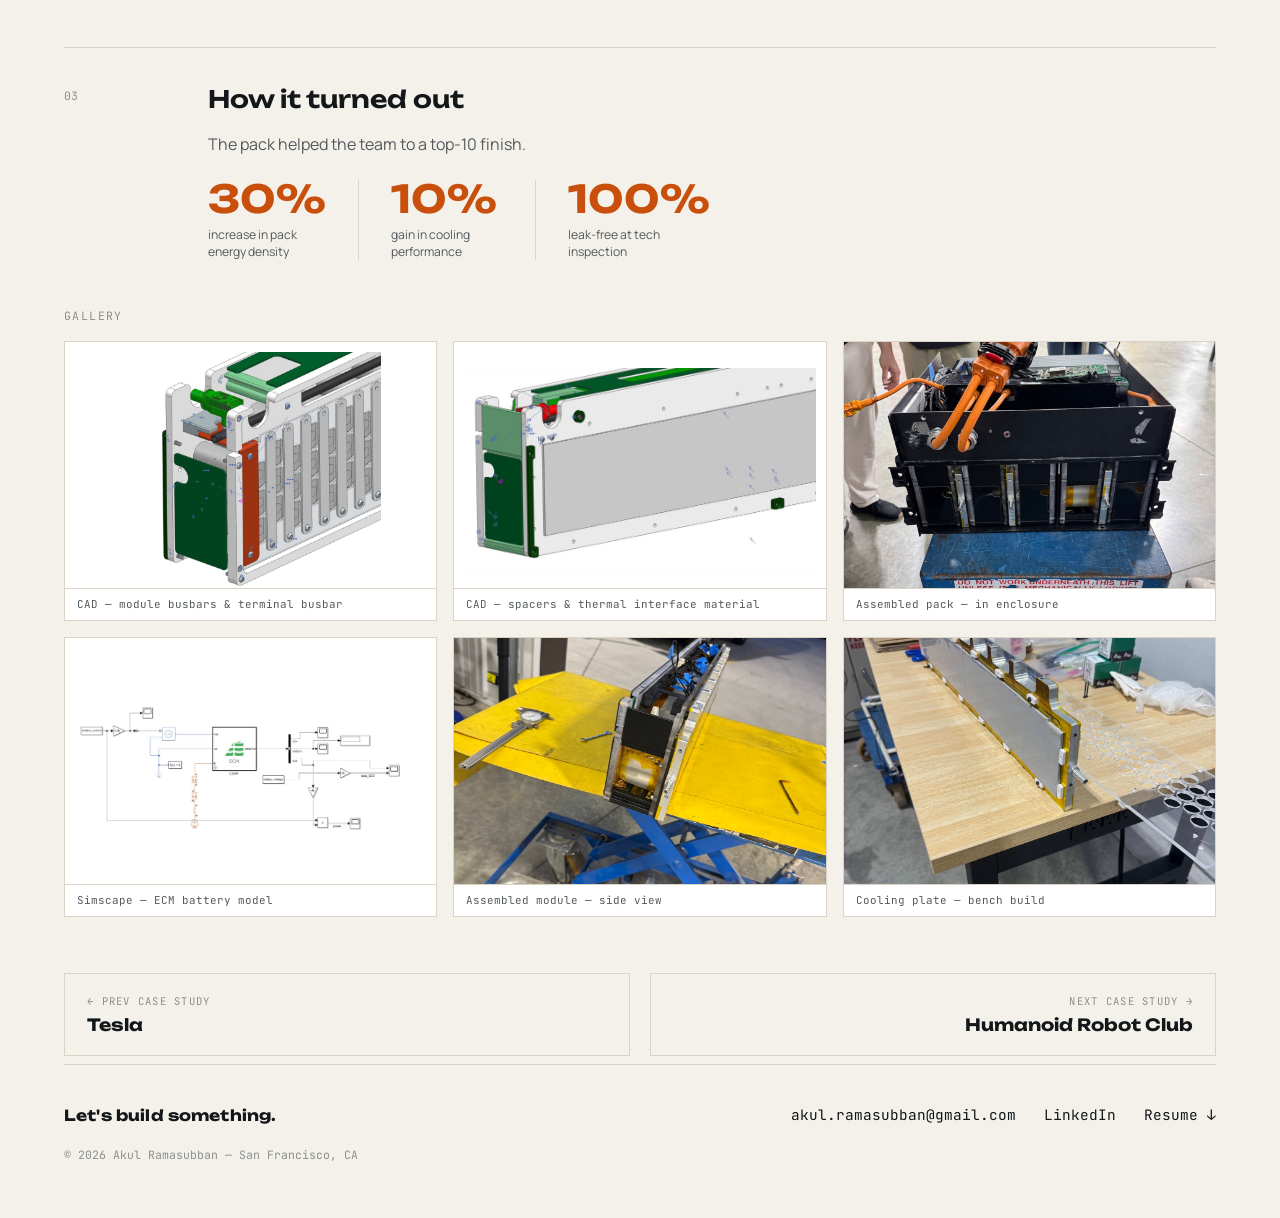
==== commit e7145956: "Retitle PER and quadruped as club names; make Humanoid Robot Club a feature card Cards and case-stud" ====
--- a/projects/battery-pack.html
+++ b/projects/battery-pack.html
@@ -3,7 +3,7 @@
 <head>
 <meta charset="UTF-8">
 <meta name="viewport" content="width=device-width, initial-scale=1">
-<title>Battery Pack Design & Thermal System — Akul Ramasubban</title>
+<title>Purdue Electric Racing — Akul Ramasubban</title>
 <link rel="preconnect" href="https://fonts.googleapis.com">
 <link rel="preconnect" href="https://fonts.gstatic.com" crossorigin>
 <link href="https://fonts.googleapis.com/css2?family=Unbounded:wght@500;600;700;800&family=Manrope:wght@400;500;600;700&family=JetBrains+Mono:wght@400;500;600&display=swap" rel="stylesheet">
@@ -38,11 +38,11 @@
   </header>
 
   <div class="crumb mono">
-    <a href="../index.html">Home</a><span class="sep">/</span><a href="../index.html#work">Work</a><span class="sep">/</span><span class="cur">Battery Pack Design &amp; Thermal System</span>
+    <a href="../index.html">Home</a><span class="sep">/</span><a href="../index.html#work">Work</a><span class="sep">/</span><span class="cur">Purdue Electric Racing</span>
   </div>
 
   <div class="proj-head">
-    <h1 class="display">Battery Pack Design &amp; Thermal System</h1>
+    <h1 class="display">Purdue Electric Racing</h1>
     <p class="one-liner">My time on Purdue Electric Racing&rsquo;s battery team: fitting more energy into less space, keeping it cool, and getting it through tech inspection.</p>
     <div class="proj-meta mono">
       <div><span class="k">Role</span><span class="v">Battery Senior Advisor</span></div>
@@ -109,7 +109,7 @@
 
   <div class="prevnext mono">
     <a class="pn-link" href="tesla.html"><span class="pn-k">← PREV CASE STUDY</span><span class="pn-v">Tesla</span></a>
-    <a class="pn-link next" href="quadruped.html"><span class="pn-k">NEXT CASE STUDY →</span><span class="pn-v">Quadruped Robot</span></a>
+    <a class="pn-link next" href="quadruped.html"><span class="pn-k">NEXT CASE STUDY →</span><span class="pn-v">Humanoid Robot Club</span></a>
   </div>
 
   <footer id="contact">
--- a/styles.css
+++ b/styles.css
@@ -166,6 +166,7 @@
 .id-badge b{color:var(--accent);}
 .card-body{padding:22px 22px 24px; display:flex; flex-direction:column; flex:1;}
 .card h3{font-size:1.16rem; font-weight:700; margin-bottom:10px;}
+.card-role{font-size:0.7rem; letter-spacing:0.1em; text-transform:uppercase; color:var(--accent); margin:-4px 0 12px;}
 .card p{font-size:0.9rem; line-height:1.62; color:var(--text-dim); flex:1;}
 .chips{display:flex; flex-wrap:wrap; gap:8px; margin-top:16px;}
 .chip{font-size:0.64rem; letter-spacing:0.04em; padding:4px 9px; border:1px solid var(--line-strong); color:var(--text-dim);}
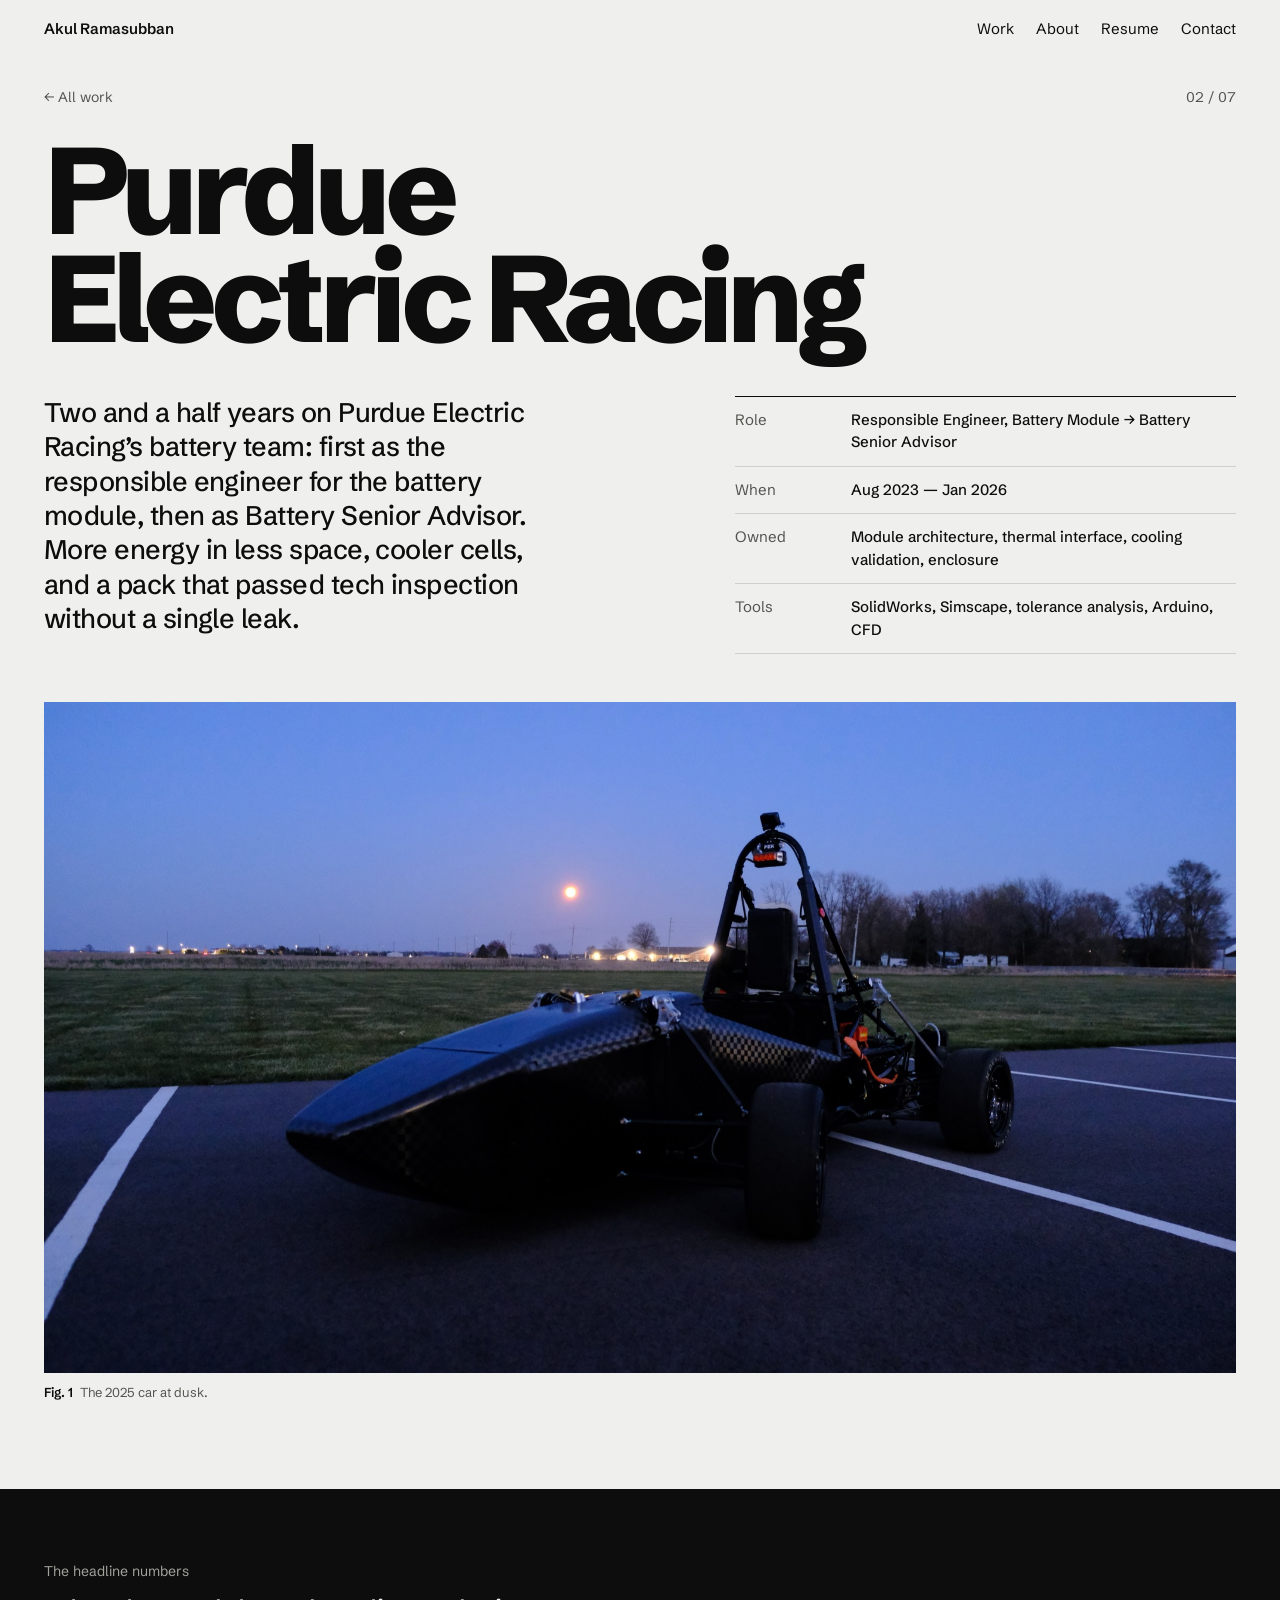
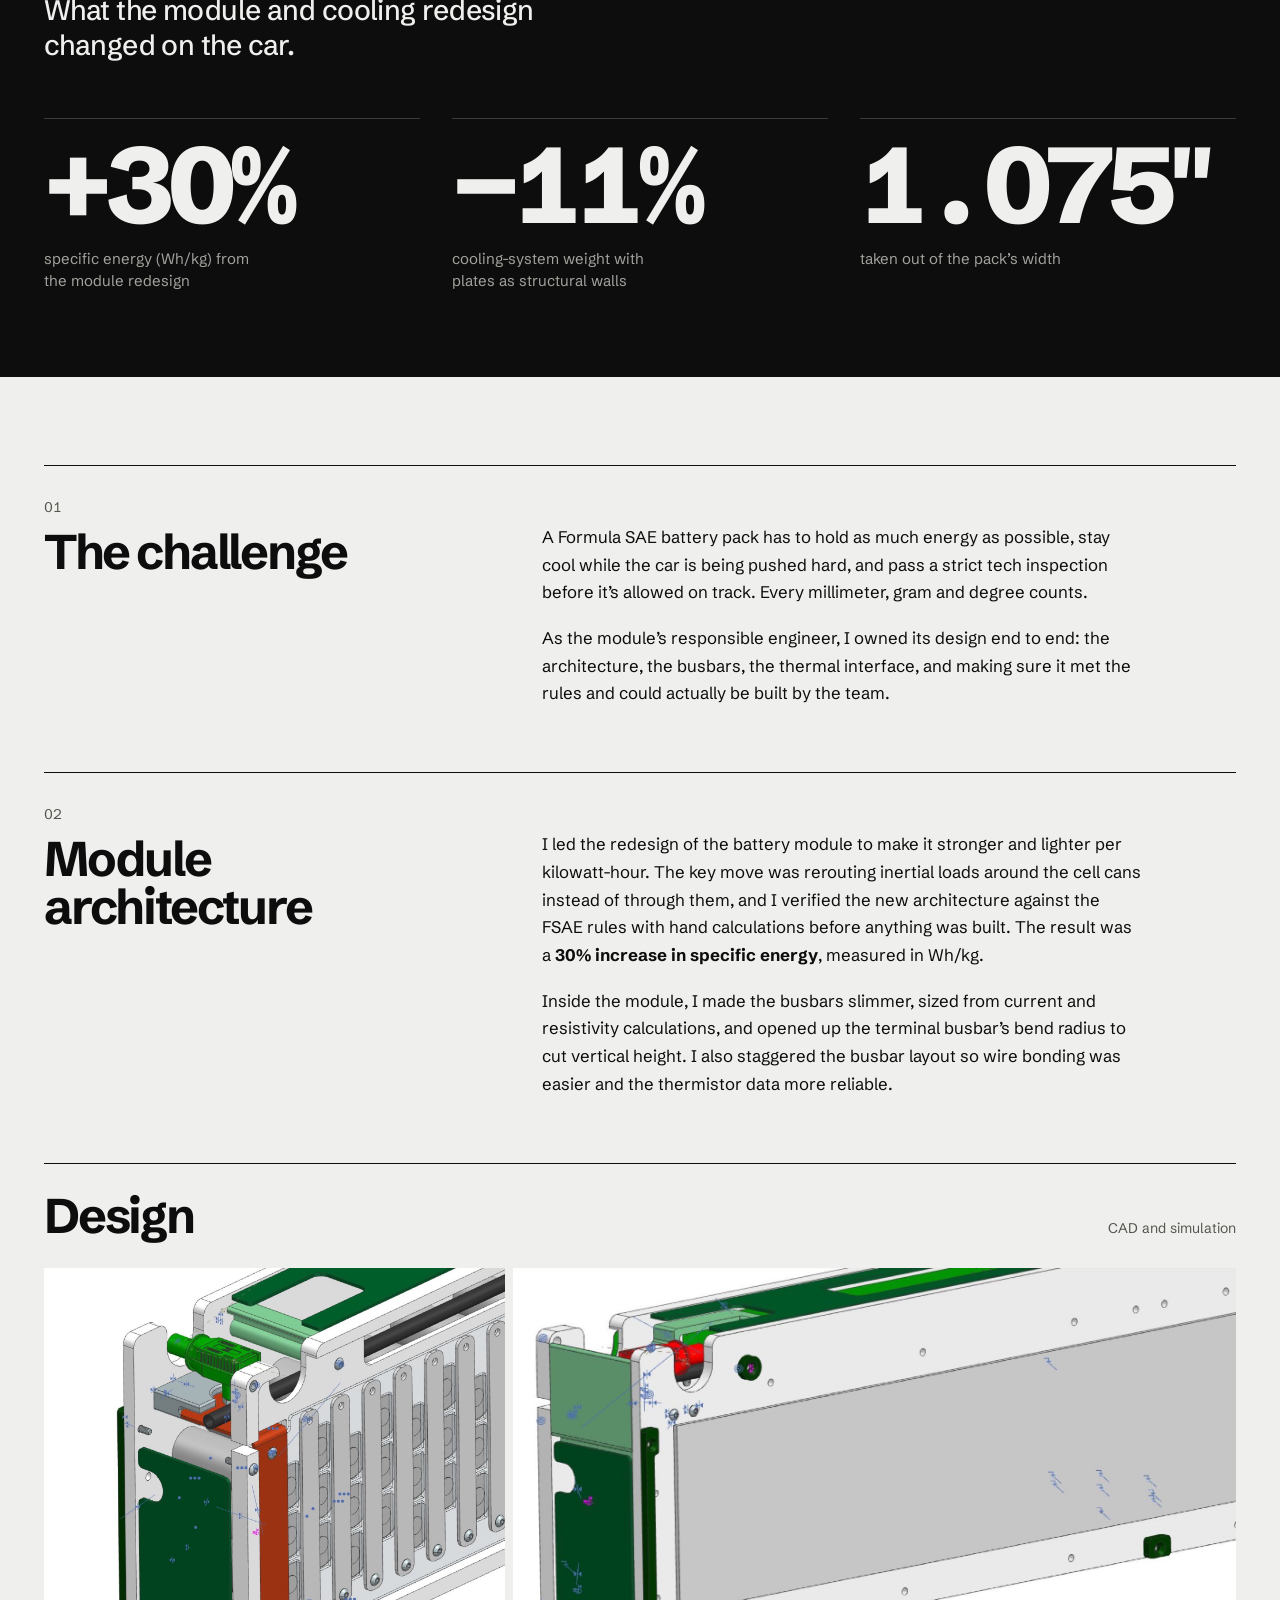
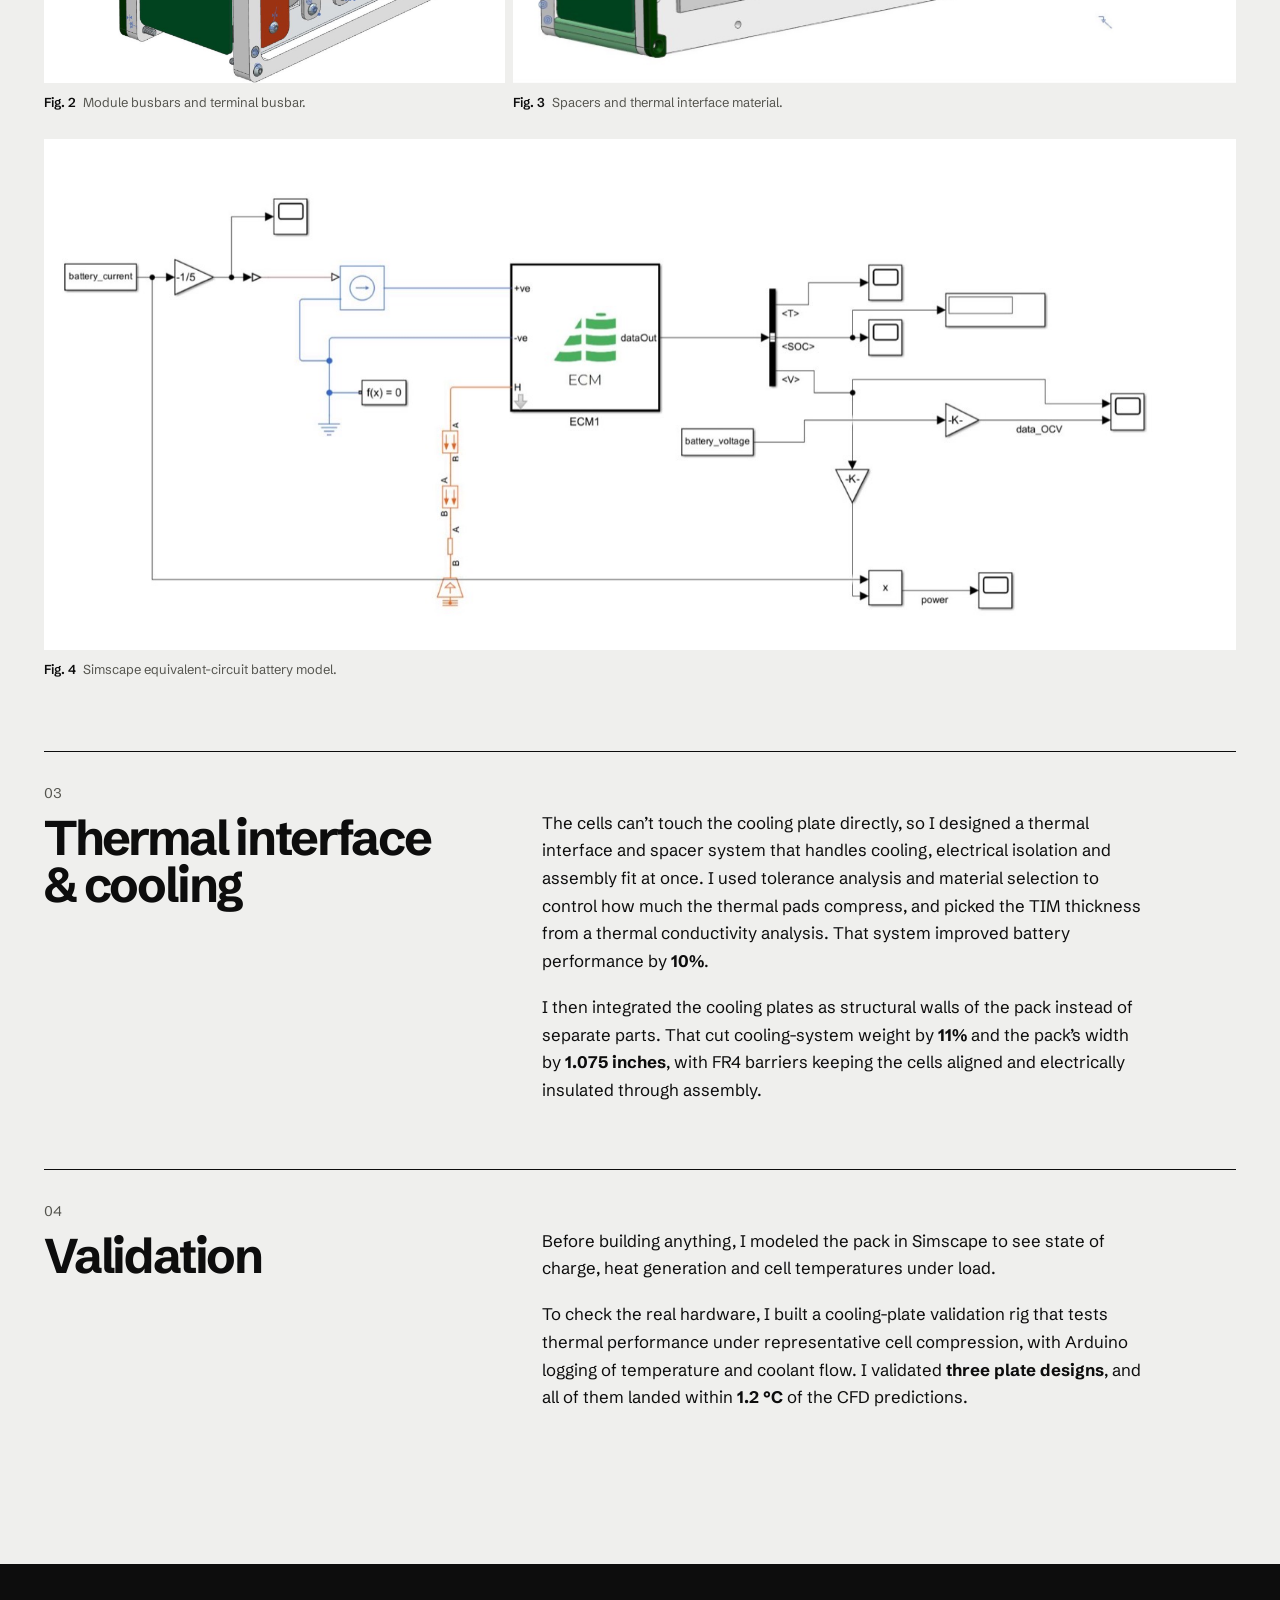
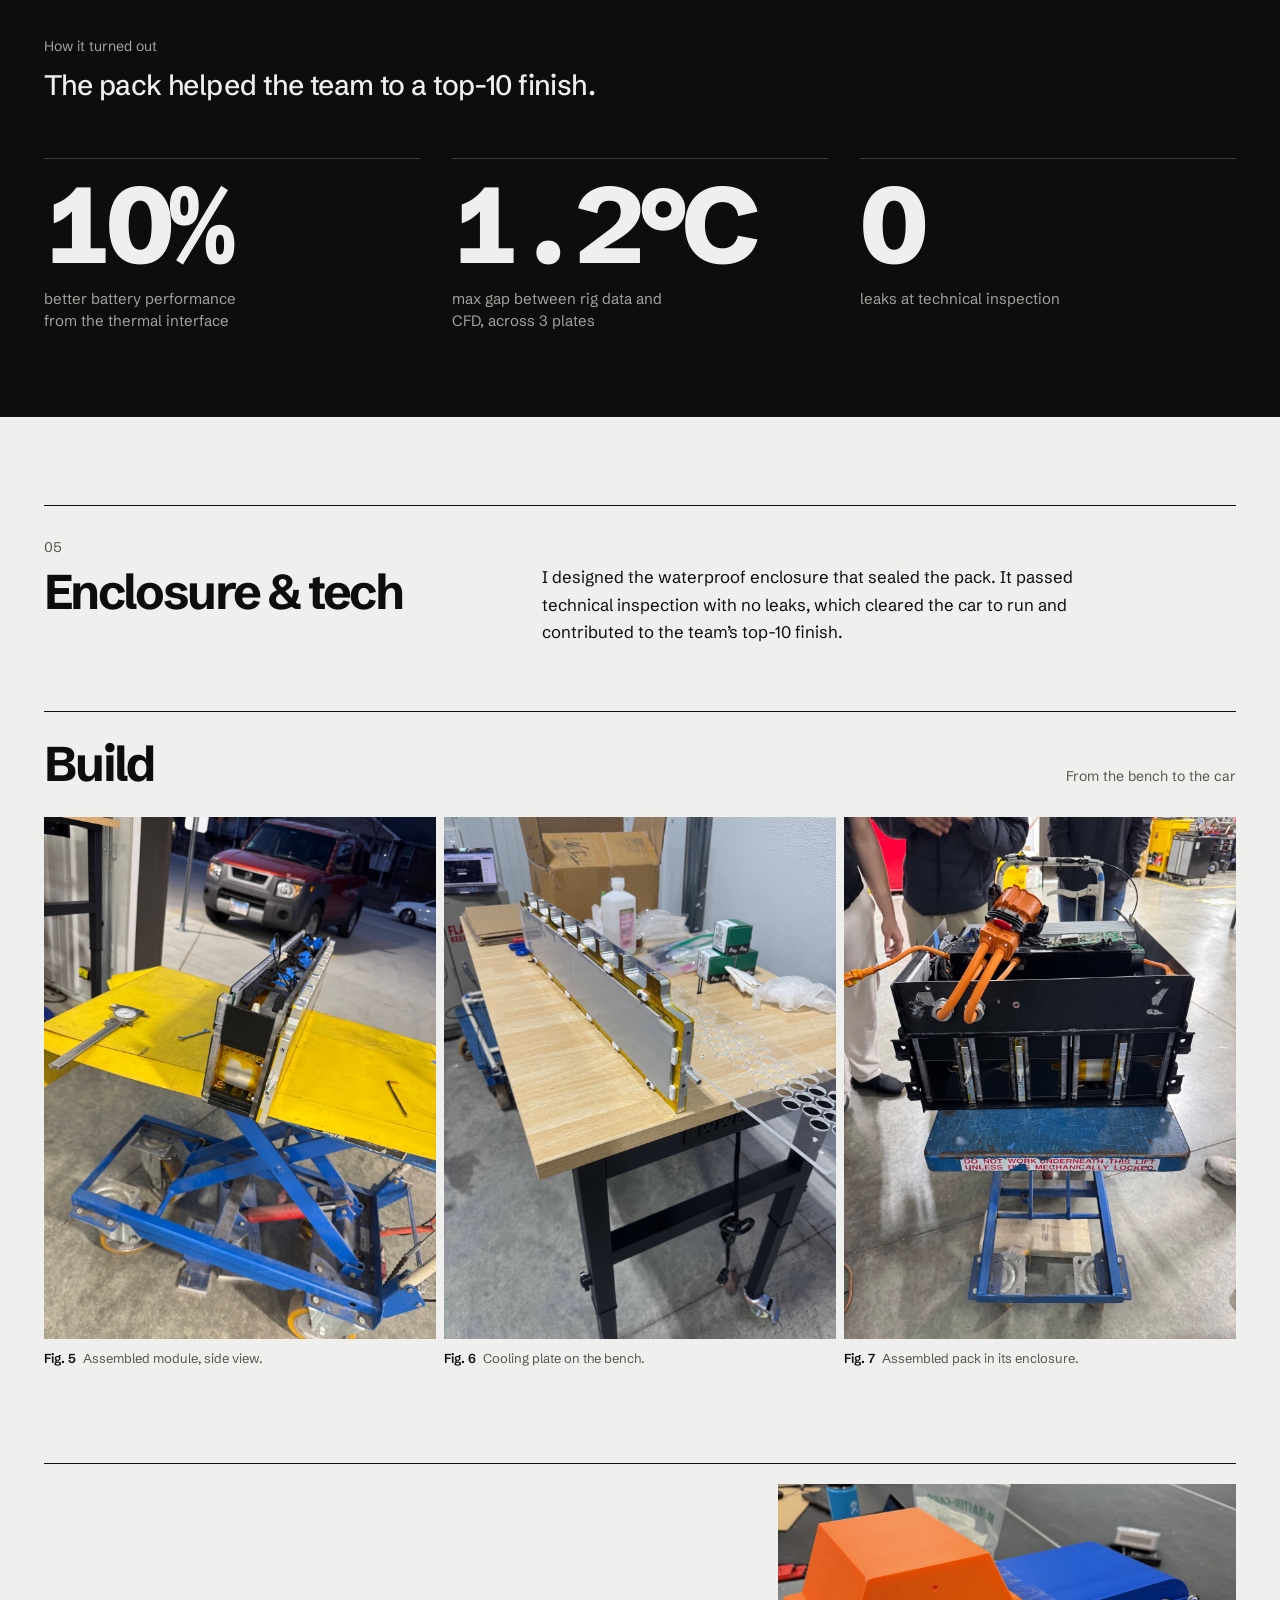
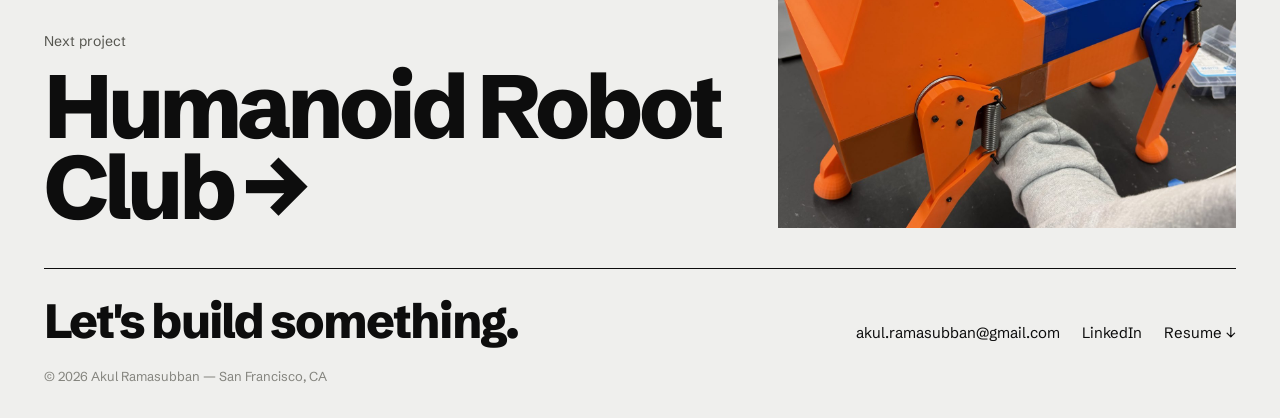
==== commit 744816eb: "Redesign site in the "Index" style and quantify project write-ups - New look: light grey paper, blac" ====
--- a/projects/battery-pack.html
+++ b/projects/battery-pack.html
@@ -4,31 +4,41 @@
 <meta charset="UTF-8">
 <meta name="viewport" content="width=device-width, initial-scale=1">
 <title>Purdue Electric Racing — Akul Ramasubban</title>
+<meta name="description" content="Responsible engineer for Purdue Electric Racing's battery module: +30% specific energy, 11% lighter cooling, 1.075 in narrower pack.">
+<meta property="og:title" content="Purdue Electric Racing — Akul Ramasubban">
+<meta property="og:description" content="Responsible engineer for Purdue Electric Racing's battery module: +30% specific energy, 11% lighter cooling, 1.075 in narrower pack.">
 <link rel="preconnect" href="https://fonts.googleapis.com">
 <link rel="preconnect" href="https://fonts.gstatic.com" crossorigin>
-<link href="https://fonts.googleapis.com/css2?family=Unbounded:wght@500;600;700;800&family=Manrope:wght@400;500;600;700&family=JetBrains+Mono:wght@400;500;600&display=swap" rel="stylesheet">
-<link rel="stylesheet" href="../styles.css">
+<link href="https://fonts.googleapis.com/css2?family=Schibsted+Grotesk:wght@400;500;600;700;800&display=swap" rel="stylesheet">
+<link rel="stylesheet" href="../styles.css?v=7">
+<script type="text/javascript">
+    (function(c,l,a,r,i,t,y){
+        c[a]=c[a]||function(){(c[a].q=c[a].q||[]).push(arguments)};
+        t=l.createElement(r);t.async=1;t.src="https://www.clarity.ms/tag/"+i;
+        y=l.getElementsByTagName(r)[0];y.parentNode.insertBefore(t,y);
+    })(window, document, "clarity", "script", "yq788i6fkq");
+</script>
 </head>
 <body>
 <div class="wrap">
   <header>
-    <a class="brand display" href="../index.html">AKUL R.<span class="dot">/</span></a>
-    <nav class="mono">
+    <a class="brand" href="../index.html">Akul Ramasubban</a>
+    <nav>
       <a href="../index.html#work">Work</a>
       <a href="../index.html#about">About</a>
-      <a href="../assets/resume.pdf">Resume</a>
+      <a href="../assets/resume.pdf" data-goatcounter-click="resume-download">Resume</a>
       <div class="nav-contact">
         <button class="contact-toggle" type="button" aria-haspopup="true" aria-expanded="false">Contact</button>
         <div class="contact-panel" role="menu">
-          <a href="mailto:akul.ramasubban@gmail.com" role="menuitem">
+          <a href="mailto:akul.ramasubban@gmail.com" data-goatcounter-click="email-click" role="menuitem">
             <svg viewBox="0 0 24 24" fill="none" stroke-width="1.6"><rect x="3" y="5" width="18" height="14" rx="1.5"/><path d="M4 6.5l8 6 8-6"/></svg>
             akul.ramasubban@gmail.com
           </a>
-          <a href="tel:+16503137267" role="menuitem">
+          <a href="tel:+16503137267" data-goatcounter-click="phone-click" role="menuitem">
             <svg viewBox="0 0 24 24" fill="none" stroke-width="1.6"><path d="M5 4h4l1.5 4-2 2c1 2.5 3 4.5 5.5 5.5l2-2 4 1.5v4c0 .8-.7 1.5-1.5 1.5C10.5 20.5 3.5 13.5 3.5 5.5 3.5 4.7 4.2 4 5 4z"/></svg>
             (650) 313-7267
           </a>
-          <a href="https://www.linkedin.com/in/akulramasubban/" target="_blank" rel="noopener" role="menuitem">
+          <a href="https://www.linkedin.com/in/akulramasubban/" data-goatcounter-click="linkedin-click" target="_blank" rel="noopener" role="menuitem">
             <span class="badge">in</span>
             linkedin.com/in/akulramasubban
           </a>
@@ -37,93 +47,116 @@
     </nav>
   </header>
 
-  <div class="crumb mono">
-    <a href="../index.html">Home</a><span class="sep">/</span><a href="../index.html#work">Work</a><span class="sep">/</span><span class="cur">Purdue Electric Racing</span>
+  <div class="cs-bar"><a href="../index.html#work">← All work</a><span class="ix">02 / 07</span></div>
+  <h1 class="cs-title">Purdue Electric Racing</h1>
+  <div class="cs-intro">
+    <p class="cs-lede">Two and a half years on Purdue Electric Racing&rsquo;s battery team: first as the responsible engineer for the battery module, then as Battery Senior Advisor. More energy in less space, cooler cells, and a pack that passed tech inspection without a single leak.</p>
+    <dl class="cs-spec"><div><dt>Role</dt><dd>Responsible Engineer, Battery Module &rarr; Battery Senior Advisor</dd></div><div><dt>When</dt><dd>Aug 2023 — Jan 2026</dd></div><div><dt>Owned</dt><dd>Module architecture, thermal interface, cooling validation, enclosure</dd></div><div><dt>Tools</dt><dd>SolidWorks, Simscape, tolerance analysis, Arduino, CFD</dd></div></dl>
   </div>
+    <div class="cs-row cs-hero">
+      <figure style="--ar:1.778"><a class="ph" href="../assets/images/battery-pack/per-car.jpg"><img src="../assets/images/battery-pack/per-car.jpg" alt="Purdue Electric Racing's 2025 Formula SAE electric car at dusk"></a><figcaption><b>Fig. 1</b> The 2025 car at dusk.</figcaption></figure>
+    </div>
 
-  <div class="proj-head">
-    <h1 class="display">Purdue Electric Racing</h1>
-    <p class="one-liner">My time on Purdue Electric Racing&rsquo;s battery team: fitting more energy into less space, keeping it cool, and getting it through tech inspection.</p>
-    <div class="proj-meta mono">
-      <div><span class="k">Role</span><span class="v">Battery Senior Advisor</span></div>
-      <div><span class="k">Timeframe</span><span class="v">Aug 2023 — Dec 2025</span></div>
-      <div class="focus"><span class="k">Focus</span><span class="v">Designing, building &amp; testing battery modules</span></div>
+  <section class="cs-band">
+    <div class="k">The headline numbers</div>
+    <p class="note">What the module and cooling redesign changed on the car.</p>
+    <div class="cs-nums"><div><b>+30%</b><span>specific energy (Wh/kg) from the module redesign</span></div><div><b>&minus;11%</b><span>cooling-system weight with plates as structural walls</span></div><div><b>1.075&Prime;</b><span>taken out of the pack&rsquo;s width</span></div></div>
+  </section>
+
+  <section class="cs-ch">
+    <div class="cs-ch-h"><span>01</span><h2>The challenge</h2></div>
+    <div class="cs-ch-b"><p>A Formula SAE battery pack has to hold as much energy as possible, stay cool while the
+        car is being pushed hard, and pass a strict tech inspection before it&rsquo;s allowed on
+        track. Every millimeter, gram and degree counts.</p>
+      <p>As the module&rsquo;s responsible engineer, I owned its design end to end: the architecture,
+        the busbars, the thermal interface, and making sure it met the rules and could actually be
+        built by the team.</p></div>
+  </section>
+
+  <section class="cs-ch">
+    <div class="cs-ch-h"><span>02</span><h2>Module architecture</h2></div>
+    <div class="cs-ch-b"><p>I led the redesign of the battery module to make it stronger and lighter per kilowatt-hour.
+        The key move was rerouting inertial loads around the cell cans instead of through them, and I
+        verified the new architecture against the FSAE rules with hand calculations before anything was
+        built. The result was a <strong>30% increase in specific energy</strong>, measured in Wh/kg.</p>
+      <p>Inside the module, I made the busbars slimmer, sized from current and resistivity calculations,
+        and opened up the terminal busbar&rsquo;s bend radius to cut vertical height. I also staggered
+        the busbar layout so wire bonding was easier and the thermistor data more reliable.</p></div>
+  </section>
+
+  <section class="cs-media">
+    <div class="cs-media-h"><h2>Design</h2><span>CAD and simulation</span></div>
+    <div class="cs-row">
+      <figure style="--ar:1.112"><a class="ph" href="../assets/images/battery-pack/busbar-cad.jpg"><img src="../assets/images/battery-pack/busbar-cad.jpg" alt="CAD of battery module showing terminal busbar and staggered busbars" loading="lazy"></a><figcaption><b>Fig. 2</b> Module busbars and terminal busbar.</figcaption></figure>
+      <figure style="--ar:1.741"><a class="ph" href="../assets/images/battery-pack/spacers-tim-cad.jpg"><img src="../assets/images/battery-pack/spacers-tim-cad.jpg" alt="CAD of battery module showing spacers and thermal interface material layer" loading="lazy"></a><figcaption><b>Fig. 3</b> Spacers and thermal interface material.</figcaption></figure>
     </div>
-  </div>
-
-  <div class="cover photo-cover">
-    <img style="object-position:center 62%" src="../assets/images/battery-pack/per-car.jpg" alt="Purdue Electric Racing's 2025 Formula SAE electric car at dusk">
-  </div>
-
-  <div class="proj-body">
-    <div class="num mono">01</div>
-    <div>
-      <h2 class="display">The challenge</h2>
-      <p>A Formula SAE battery pack has to hold as much energy as possible, stay cool while the
-        car is being pushed hard, and pass a strict tech inspection before it&rsquo;s allowed on
-        track. Every millimeter and every degree counts.</p>
-    </div>
-  </div>
-
-  <div class="proj-body">
-    <div class="num mono">02</div>
-    <div>
-      <h2 class="display">What I worked on</h2>
-      <p>I started in simulation, building a Simscape model of the pack so we could see state of
-        charge, heat generation and cell temperatures before building anything. From there I
-        reworked the modules to take up less room: slimmer busbars sized from current and
-        resistivity calculations, a tighter terminal busbar bend, and a staggered layout that
-        made wire bonding easier.</p>
-      <p>Cooling came next. The cells can&rsquo;t touch the cooling plate directly, so I designed a
-        spacer and thermal interface system and picked the TIM thickness from a thermal
-        conductivity analysis. I built an Arduino-based rig to check the cooling plate against
-        edge cases, and designed the waterproof enclosure that sealed it all up.</p>
-    </div>
-  </div>
-
-  <div class="proj-body">
-    <div class="num mono">03</div>
-    <div>
-      <h2 class="display">How it turned out</h2>
-      <p>The pack helped the team to a top-10 finish.</p>
-      <div class="stats" style="margin-top:22px;">
-        <div class="stat"><div class="num-big display">30%</div><div class="num-lbl">increase in pack energy density</div></div>
-        <div class="stat"><div class="num-big display">10%</div><div class="num-lbl">gain in cooling performance</div></div>
-        <div class="stat"><div class="num-big display">100%</div><div class="num-lbl">leak-free at tech inspection</div></div>
-      </div>
-    </div>
-  </div>
-
-  <section style="padding-block:12px 0;">
-    <div class="gallery-head mono">Gallery</div>
-    <div class="gallery">
-      <a class="gtile has-img fit" href="../assets/images/battery-pack/busbar-cad.jpg" target="_blank" rel="noopener"><img src="../assets/images/battery-pack/busbar-cad.jpg" alt="CAD of battery module showing terminal busbar and staggered busbars" loading="lazy"><span class="gcap mono">CAD — module busbars &amp; terminal busbar</span></a>
-      <a class="gtile has-img fit" href="../assets/images/battery-pack/spacers-tim-cad.jpg" target="_blank" rel="noopener"><img src="../assets/images/battery-pack/spacers-tim-cad.jpg" alt="CAD of battery module showing spacers and thermal interface material layer" loading="lazy"><span class="gcap mono">CAD — spacers &amp; thermal interface material</span></a>
-      <a class="gtile has-img" href="../assets/images/battery-pack/pack-enclosure.jpg" target="_blank" rel="noopener"><img style="object-position:center 40%" src="../assets/images/battery-pack/pack-enclosure.jpg" alt="Assembled battery pack in its enclosure on a lift cart" loading="lazy"><span class="gcap mono">Assembled pack — in enclosure</span></a>
-      <a class="gtile has-img fit" href="../assets/images/battery-pack/simscape-model.jpg" target="_blank" rel="noopener"><img src="../assets/images/battery-pack/simscape-model.jpg" alt="Simscape equivalent-circuit battery model block diagram" loading="lazy"><span class="gcap mono">Simscape — ECM battery model</span></a>
-      <a class="gtile has-img" href="../assets/images/battery-pack/module-assembled.jpg" target="_blank" rel="noopener"><img src="../assets/images/battery-pack/module-assembled.jpg" alt="Assembled battery module on a lift table" loading="lazy"><span class="gcap mono">Assembled module — side view</span></a>
-      <a class="gtile has-img" href="../assets/images/battery-pack/cooling-plate.jpg" target="_blank" rel="noopener"><img src="../assets/images/battery-pack/cooling-plate.jpg" alt="Battery module cooling plate on a workbench" loading="lazy"><span class="gcap mono">Cooling plate — bench build</span></a>
+    <div class="cs-row">
+      <figure style="--ar:2.332"><a class="ph" href="../assets/images/battery-pack/simscape-model.jpg"><img src="../assets/images/battery-pack/simscape-model.jpg" alt="Simscape equivalent-circuit battery model block diagram" loading="lazy"></a><figcaption><b>Fig. 4</b> Simscape equivalent-circuit battery model.</figcaption></figure>
     </div>
   </section>
 
+  <section class="cs-ch">
+    <div class="cs-ch-h"><span>03</span><h2>Thermal interface &amp; cooling</h2></div>
+    <div class="cs-ch-b"><p>The cells can&rsquo;t touch the cooling plate directly, so I designed a thermal interface and
+        spacer system that handles cooling, electrical isolation and assembly fit at once. I used
+        tolerance analysis and material selection to control how much the thermal pads compress,
+        and picked the TIM thickness from a thermal conductivity analysis. That system improved
+        battery performance by <strong>10%</strong>.</p>
+      <p>I then integrated the cooling plates as structural walls of the pack instead of separate
+        parts. That cut cooling-system weight by <strong>11%</strong> and the pack&rsquo;s width by
+        <strong>1.075 inches</strong>, with FR4 barriers keeping the cells aligned and electrically
+        insulated through assembly.</p></div>
+  </section>
 
-  <div class="prevnext mono">
-    <a class="pn-link" href="tesla.html"><span class="pn-k">← PREV CASE STUDY</span><span class="pn-v">Tesla</span></a>
-    <a class="pn-link next" href="quadruped.html"><span class="pn-k">NEXT CASE STUDY →</span><span class="pn-v">Humanoid Robot Club</span></a>
-  </div>
+  <section class="cs-ch">
+    <div class="cs-ch-h"><span>04</span><h2>Validation</h2></div>
+    <div class="cs-ch-b"><p>Before building anything, I modeled the pack in Simscape to see state of charge, heat
+        generation and cell temperatures under load.</p>
+      <p>To check the real hardware, I built a cooling-plate validation rig that tests thermal
+        performance under representative cell compression, with Arduino logging of temperature and
+        coolant flow. I validated <strong>three plate designs</strong>, and all of them landed within
+        <strong>1.2 &deg;C</strong> of the CFD predictions.</p></div>
+  </section>
+
+  <section class="cs-band">
+    <div class="k">How it turned out</div>
+    <p class="note">The pack helped the team to a top-10 finish.</p>
+    <div class="cs-nums"><div><b>10%</b><span>better battery performance from the thermal interface</span></div><div><b>1.2&deg;C</b><span>max gap between rig data and CFD, across 3 plates</span></div><div><b>0</b><span>leaks at technical inspection</span></div></div>
+  </section>
+
+  <section class="cs-ch">
+    <div class="cs-ch-h"><span>05</span><h2>Enclosure &amp; tech</h2></div>
+    <div class="cs-ch-b"><p>I designed the waterproof enclosure that sealed the pack. It passed technical inspection
+        with no leaks, which cleared the car to run and contributed to the team&rsquo;s top-10 finish.</p></div>
+  </section>
+
+  <section class="cs-media">
+    <div class="cs-media-h"><h2>Build</h2><span>From the bench to the car</span></div>
+    <div class="cs-row">
+      <figure style="--ar:0.75"><a class="ph" href="../assets/images/battery-pack/module-assembled.jpg"><img src="../assets/images/battery-pack/module-assembled.jpg" alt="Assembled battery module on a lift table" loading="lazy"></a><figcaption><b>Fig. 5</b> Assembled module, side view.</figcaption></figure>
+      <figure style="--ar:0.75"><a class="ph" href="../assets/images/battery-pack/cooling-plate.jpg"><img src="../assets/images/battery-pack/cooling-plate.jpg" alt="Battery module cooling plate on a workbench" loading="lazy"></a><figcaption><b>Fig. 6</b> Cooling plate on the bench.</figcaption></figure>
+      <figure style="--ar:0.75"><a class="ph" href="../assets/images/battery-pack/pack-enclosure.jpg"><img src="../assets/images/battery-pack/pack-enclosure.jpg" alt="Assembled battery pack in its enclosure on a lift cart" style="object-position:center 40%" loading="lazy"></a><figcaption><b>Fig. 7</b> Assembled pack in its enclosure.</figcaption></figure>
+    </div>
+  </section>
+
+  <a class="cs-next" href="quadruped.html">
+    <span><span class="k">Next project</span><span class="t">Humanoid Robot Club <span class="ar">→</span></span></span>
+    <span class="ph"><img src="../assets/images/quadruped/quadruped-built.jpg" alt="" loading="lazy"></span>
+  </a>
 
   <footer id="contact">
     <div class="fgrid">
-      <div class="brand display">Let's build something.</div>
-      <div class="flinks mono">
-        <a href="mailto:akul.ramasubban@gmail.com">akul.ramasubban@gmail.com</a>
-        <a href="https://www.linkedin.com/in/akulramasubban/">LinkedIn</a>
-        <a href="../assets/resume.pdf">Resume ↓</a>
+      <div class="brand">Let's build something.</div>
+      <div class="flinks">
+        <a href="mailto:akul.ramasubban@gmail.com" data-goatcounter-click="email-click">akul.ramasubban@gmail.com</a>
+        <a href="https://www.linkedin.com/in/akulramasubban/" data-goatcounter-click="linkedin-click">LinkedIn</a>
+        <a href="../assets/resume.pdf" data-goatcounter-click="resume-download">Resume ↓</a>
       </div>
     </div>
-    <div class="fprint mono">© 2026 Akul Ramasubban — San Francisco, CA</div>
+    <div class="fprint">© 2026 Akul Ramasubban — San Francisco, CA</div>
   </footer>
 </div>
-<script src="../script.js"></script>
+<script src="../script.js?v=7"></script>
+<script data-goatcounter="https://akram.goatcounter.com/count" async src="//gc.zgo.at/count.js"></script>
 </body>
 </html>
--- a/styles.css
+++ b/styles.css
@@ -1,385 +1,279 @@
-/* ---- design system ----
-   color   : deep blue-black ground, warm vellum text, safety-orange accent
-             (inspection-tag / hazard-marking orange), muted blueprint-cyan
-             for secondary linework.
-   type    : Unbounded (heavy, geometric display) for headlines / section
-             titles, Manrope for body copy, JetBrains Mono for labels/tags.
-   layout  : full-width editorial canvas; project cards on the home page
-             link out to dedicated case-study pages under /projects/.
+/* ---- design system: "Index" ----
+   color   : warm-neutral grey paper, near-black ink, no accent color.
+             The photos supply all the color on the page.
+   type    : Schibsted Grotesk for everything; hierarchy comes from size,
+             weight and tight tracking on the big lines.
+   layout  : full-width canvas. Home page is a big name, a photo strip and
+             a project index (one photo per row). Case studies live under
+             /projects/ and share the same header, footer and tokens.
 */
 :root{
-  --bg:#0a0c10; --bg-raised:#12151a; --bg-card:#0f1216;
-  --line:#22262c; --line-strong:#383e46;
-  --text:#eae6da; --text-dim:#9a9d9f; --text-faint:#5c6066;
-  --accent:#ff7a33; --accent-soft:rgba(255,122,51,0.14);
-  --blueprint:#6bb2d1;
-}
-@media (prefers-color-scheme: light){
-  :root:not([data-theme="dark"]){
-    --bg:#f3f1ea; --bg-raised:#fffdf9; --bg-card:#ffffff;
-    --line:#d9d4c6; --line-strong:#b9b3a2;
-    --text:#14171a; --text-dim:#54595c; --text-faint:#8b8f8f;
-    --accent:#c9500c; --accent-soft:rgba(201,80,12,0.10); --blueprint:#25708f;
-  }
-}
-:root[data-theme="light"]{
-  --bg:#f3f1ea; --bg-raised:#fffdf9; --bg-card:#ffffff;
-  --line:#d9d4c6; --line-strong:#b9b3a2;
-  --text:#14171a; --text-dim:#54595c; --text-faint:#8b8f8f;
-  --accent:#c9500c; --accent-soft:rgba(201,80,12,0.10); --blueprint:#25708f;
-}
-:root[data-theme="dark"]{
-  --bg:#0a0c10; --bg-raised:#12151a; --bg-card:#0f1216;
-  --line:#22262c; --line-strong:#383e46;
-  --text:#eae6da; --text-dim:#9a9d9f; --text-faint:#5c6066;
-  --accent:#ff7a33; --accent-soft:rgba(255,122,51,0.14); --blueprint:#6bb2d1;
+  --bg:#efefed; --bg-raised:#f7f7f5; --bg-card:#f7f7f5; --ph:#dcdcd8;
+  --line:#cfcfcb; --line-strong:#9c9c97;
+  --text:#0d0d0d; --text-dim:#55554f; --text-faint:#84847e;
+  --band:#0d0d0d; --on-band:#efefed; --on-band-dim:#a3a39e; --band-line:#3a3a37; --red:#d23b30;
+  color-scheme:light;
 }
 
 *{box-sizing:border-box;}
-html,body{background:var(--bg);}
+html,body{background:var(--bg); overflow-x:clip;}
+html{scroll-behavior:smooth;}
 body{
   margin:0; color:var(--text);
-  font-family:'Manrope',system-ui,-apple-system,sans-serif;
-  -webkit-font-smoothing:antialiased;
-  background-image:radial-gradient(var(--line) 1px, transparent 1px);
-  background-size:28px 28px;
-  background-attachment:fixed;
-}
-.display{font-family:'Unbounded',system-ui,sans-serif;}
-.mono{font-family:'JetBrains Mono',ui-monospace,'SF Mono',Menlo,monospace;}
+  font-family:'Schibsted Grotesk',system-ui,-apple-system,sans-serif;
+  font-size:16px; line-height:1.5; -webkit-font-smoothing:antialiased;
+}
+.display,.mono{font-family:inherit;}
 a{color:inherit;}
 h1,h2,h3{text-wrap:balance; margin:0;}
+p{margin:0;}
 img{max-width:100%;}
-::selection{background:var(--accent-soft); color:var(--accent);}
-a:focus-visible, button:focus-visible{outline:2px solid var(--accent); outline-offset:3px;}
-
-.wrap{max-width:1320px; margin:0 auto; padding-inline:clamp(20px,5vw,64px);}
-
-/* header */
-header{display:flex; align-items:center; justify-content:space-between; padding-block:26px;}
-.brand{font-size:0.95rem; font-weight:700; letter-spacing:0.01em; text-decoration:none;}
-.brand .dot{color:var(--accent);}
-nav{display:flex; gap:32px; flex-wrap:wrap; align-items:center;}
-nav a{
-  font-size:0.72rem; text-transform:uppercase; letter-spacing:0.14em;
-  text-decoration:none; color:var(--text-dim);
-  padding-bottom:3px; border-bottom:1px solid transparent;
-  transition:color .15s, border-color .15s;
-}
-nav a:hover{color:var(--accent); border-color:var(--accent);}
-
-/* contact dropdown */
+::selection{background:var(--text); color:var(--bg);}
+a:focus-visible, button:focus-visible{outline:2px solid var(--text); outline-offset:3px;}
+@media (prefers-reduced-motion:reduce){ html{scroll-behavior:auto;} *{transition:none!important;} }
+
+.wrap{max-width:1500px; margin:0 auto; padding-inline:clamp(16px,3.5vw,44px);}
+
+/* ---------- header ---------- */
+header{position:relative; display:flex; align-items:center; justify-content:space-between; padding-block:18px; gap:14px; flex-wrap:wrap; font-size:15px;}
+.brand{font-weight:600; text-decoration:none;}
+nav{display:flex; gap:22px; flex-wrap:wrap; align-items:center;}
+nav a, .contact-toggle{text-decoration:none; color:var(--text);}
+nav a:hover, .contact-toggle:hover, .contact-toggle[aria-expanded="true"]{text-decoration:underline; text-underline-offset:4px;}
+
 .nav-contact{position:relative;}
-.contact-toggle{
-  background:none; border:none; padding:0 0 3px; margin:0; cursor:pointer;
-  font-family:'JetBrains Mono',monospace;
-  font-size:0.72rem; text-transform:uppercase; letter-spacing:0.14em;
-  color:var(--text-dim); border-bottom:1px solid transparent;
-  transition:color .15s, border-color .15s;
-}
-.contact-toggle:hover, .contact-toggle[aria-expanded="true"]{color:var(--accent); border-color:var(--accent);}
+.contact-toggle{background:none; border:none; padding:0; margin:0; cursor:pointer; font:inherit;}
 .contact-panel{
-  display:none; flex-direction:column; gap:8px;
-  position:absolute; top:calc(100% + 16px); right:0; min-width:250px;
-  background:var(--bg-card); border:1px solid var(--line); padding:12px; z-index:50;
+  display:none; flex-direction:column;
+  position:absolute; top:calc(100% + 12px); right:0; min-width:280px;
+  background:var(--bg-raised); border:1px solid var(--text); z-index:50;
 }
 .contact-panel.open{display:flex;}
 .contact-panel a{
-  display:flex; align-items:center; gap:12px;
-  padding:9px 10px; border:1px solid var(--line);
-  text-decoration:none; color:var(--text); font-size:0.86rem;
-  transition:border-color .15s, color .15s;
-}
-.contact-panel a:hover{border-color:var(--accent); color:var(--accent);}
+  display:flex; align-items:center; gap:12px; padding:12px 14px;
+  text-decoration:none; color:var(--text); font-size:15px; border-bottom:1px solid var(--line);
+}
+.contact-panel a:last-child{border-bottom:none;}
+.contact-panel a:hover{background:var(--ph);}
 .contact-panel a svg{width:16px; height:16px; flex-shrink:0; stroke:currentColor;}
-.contact-panel .badge{
-  font-family:'JetBrains Mono',monospace; font-size:0.62rem; letter-spacing:0.06em;
-  border:1px solid var(--line-strong); padding:1px 5px; flex-shrink:0;
-}
-
-/* hero */
-.hero{position:relative; padding-block:64px 88px; display:grid; grid-template-columns:1fr 240px; gap:48px;}
-.hero::before{
-  content:""; position:absolute; top:-120px; left:-160px; width:640px; height:640px; border-radius:50%;
-  background:radial-gradient(circle, var(--accent-soft) 0%, transparent 68%); pointer-events:none; z-index:0;
-}
-.hero-main{position:relative; z-index:1;}
-.eyebrow{
-  font-size:0.72rem; text-transform:uppercase; letter-spacing:0.18em;
-  color:var(--accent); display:flex; align-items:center; gap:10px; margin-bottom:22px;
-}
-.eyebrow::before{content:""; width:26px; height:1px; background:var(--accent);}
-.hero h1{font-size:clamp(2.4rem, 5.6vw, 4.6rem); font-weight:700; line-height:1.02; letter-spacing:-0.01em;}
-.hero .statement{margin-top:20px; font-size:clamp(1.3rem, 2.6vw, 1.9rem); font-weight:600; line-height:1.28; max-width:16ch;}
-.hero .statement em{color:var(--accent); font-style:normal;}
-.hero p.lede{max-width:52ch; margin-top:24px; font-size:1.02rem; line-height:1.7; color:var(--text-dim);}
-.tagstrip{margin-top:26px; display:flex; flex-wrap:wrap; gap:0 14px; font-size:0.76rem; color:var(--text-faint);}
-.tagstrip span:not(:last-child)::after{content:"·"; margin-left:14px; color:var(--line-strong);}
-
-/* capabilities */
-.skills-grid{display:grid; grid-template-columns:repeat(4,1fr); gap:32px;}
-.skill-group h3{
-  font-size:0.74rem; text-transform:uppercase; letter-spacing:0.1em; font-weight:600;
-  color:var(--accent); margin-bottom:16px; padding-bottom:12px; border-bottom:1px solid var(--line);
-}
-.chips-lg{display:flex; flex-wrap:wrap; gap:10px;}
-.chips-lg span{
-  font-size:0.86rem; padding:8px 14px; border:1px solid var(--line-strong); color:var(--text);
-}
-
-.hero-meta{position:relative; z-index:1; display:flex; flex-direction:column; gap:26px; padding-top:8px;}
-.headshot{aspect-ratio:1/1; border:1px solid var(--line); border-top:2px solid var(--accent); background:var(--bg-card); overflow:hidden;}
-.headshot img{width:100%; height:100%; object-fit:cover; object-position:50% 100%; display:block;}
-.meta-item .k{display:block; font-size:0.66rem; text-transform:uppercase; letter-spacing:0.12em; color:var(--text-faint); margin-bottom:6px;}
-.meta-item .v{font-size:0.92rem;}
-.status-dot{display:inline-block; width:7px; height:7px; border-radius:50%; background:var(--accent); margin-right:8px; box-shadow:0 0 0 3px var(--accent-soft);}
-
-/* sections */
-section{padding-block:20px 72px;}
-.section-head{display:flex; align-items:baseline; justify-content:space-between; margin-bottom:36px; gap:16px; flex-wrap:wrap;}
-.section-head h2.display{font-size:clamp(1.6rem,3vw,2.2rem); font-weight:600;}
-.section-head .tag{font-size:0.7rem; letter-spacing:0.12em; color:var(--text-faint);}
-
-/* project grid (home) */
-.grid{display:grid; grid-template-columns:repeat(2,1fr); gap:28px;}
-.card{display:flex; flex-direction:column; border:1px solid var(--line); background:var(--bg-card); transition:border-color .2s, transform .2s;}
-.card:hover{border-color:var(--line-strong); transform:translateY(-3px);}
-.proj-art{
-  position:relative; aspect-ratio:4/3; border-bottom:1px solid var(--line); overflow:hidden;
-  background:
-    linear-gradient(180deg, transparent 60%, var(--bg-card) 100%),
-    repeating-linear-gradient(0deg, var(--line) 0 1px, transparent 1px 24px),
-    repeating-linear-gradient(90deg, var(--line) 0 1px, transparent 1px 24px);
-}
-.proj-art svg{width:100%; height:100%;}
-.proj-art.has-logo{display:flex; align-items:center; justify-content:center;}
-.proj-art img.logo-art{width:64%; height:auto;}
-.proj-art.has-photo img.photo{width:100%; height:100%; object-fit:cover; object-position:center 38%; display:block;}
-.proj-art svg .a{stroke:var(--accent);}
-.proj-art svg .b{stroke:var(--blueprint);}
-.proj-art svg .dim{stroke:var(--text-faint);}
-.proj-art svg text{font-family:'JetBrains Mono',monospace; fill:var(--text-faint);}
-.id-badge{
-  position:absolute; top:12px; left:12px; font-size:0.65rem; letter-spacing:0.08em; color:var(--text-dim);
-  background:var(--bg); border:1px solid var(--line); padding:3px 8px;
-}
-.id-badge b{color:var(--accent);}
-.card-body{padding:22px 22px 24px; display:flex; flex-direction:column; flex:1;}
-.card h3{font-size:1.16rem; font-weight:700; margin-bottom:10px;}
-.card-role{font-size:0.7rem; letter-spacing:0.1em; text-transform:uppercase; color:var(--accent); margin:-4px 0 12px;}
-.card p{font-size:0.9rem; line-height:1.62; color:var(--text-dim); flex:1;}
-.chips{display:flex; flex-wrap:wrap; gap:8px; margin-top:16px;}
-.chip{font-size:0.64rem; letter-spacing:0.04em; padding:4px 9px; border:1px solid var(--line-strong); color:var(--text-dim);}
-.go{
-  margin-top:18px; font-size:0.76rem; text-decoration:none; color:var(--text);
-  display:inline-flex; align-items:center; gap:6px; width:fit-content; border-bottom:1px solid var(--line-strong);
-}
-.card:hover .go{color:var(--accent); border-color:var(--accent);}
-
-/* about */
-.about{display:grid; grid-template-columns:0.9fr 1.1fr; gap:56px; align-items:start;}
-.about p{font-size:1.05rem; line-height:1.75; color:var(--text-dim);}
-.about p + p{margin-top:16px;}
-.about .big-word{font-size:clamp(1.6rem,3vw,2.1rem); font-weight:600; line-height:1.2;}
-.about .big-word em{color:var(--accent); font-style:normal;}
-
-/* footer */
-footer{padding-block:40px 56px; border-top:1px solid var(--line);}
-.fgrid{display:flex; justify-content:space-between; align-items:flex-end; gap:24px; flex-wrap:wrap;}
-.flinks{display:flex; gap:28px; flex-wrap:wrap;}
-.flinks a{font-size:0.9rem; text-decoration:none; border-bottom:1px solid transparent;}
-.flinks a:hover{color:var(--accent); border-color:var(--accent);}
-.fprint{font-size:0.72rem; color:var(--text-faint); margin-top:22px;}
-
-/* project subpage */
-.crumb{font-size:0.72rem; color:var(--text-faint); padding-top:28px; display:flex; gap:8px; align-items:center;}
-.crumb a{text-decoration:none; border-bottom:1px solid transparent;}
-.crumb a:hover{color:var(--accent); border-color:var(--accent);}
-.crumb span.sep{color:var(--line-strong);}
-.crumb span.cur{color:var(--text-dim);}
-
-.proj-head{padding-block:26px 40px;}
-.proj-head .id-line{font-size:0.72rem; letter-spacing:0.14em; color:var(--accent); margin-bottom:16px;}
-.proj-head h1{font-size:clamp(2rem,4.6vw,3.4rem); font-weight:700; line-height:1.04;}
-.proj-head .one-liner{margin-top:16px; font-size:1.08rem; color:var(--text-dim); max-width:60ch; line-height:1.6;}
-
-.proj-meta{
-  display:grid; grid-template-columns:repeat(3,1fr); gap:0;
-  border-top:1px solid var(--line); border-bottom:1px solid var(--line); margin-top:32px;
-}
-.proj-meta div{padding:22px 24px; border-right:1px solid var(--line);}
-.proj-meta div:last-child{border-right:none;}
-.proj-meta .k{display:block; font-size:0.68rem; text-transform:uppercase; letter-spacing:0.12em; color:var(--text-faint); margin-bottom:10px;}
-.proj-meta .v{font-family:'Manrope',system-ui,sans-serif; font-size:1.08rem; font-weight:600; line-height:1.4;}
-.proj-meta .focus{background:var(--accent-soft); border-left:2px solid var(--accent);}
-.proj-meta .focus .k{color:var(--accent);}
-.proj-meta .focus .v{font-family:'Unbounded',system-ui,sans-serif; font-size:1.12rem; line-height:1.35;}
-
-.cover{
-  margin-block:48px; aspect-ratio:21/9; border:1px solid var(--line);
-  background:
-    linear-gradient(180deg, transparent 60%, var(--bg-card) 100%),
-    repeating-linear-gradient(0deg, var(--line) 0 1px, transparent 1px 32px),
-    repeating-linear-gradient(90deg, var(--line) 0 1px, transparent 1px 32px);
-}
-.cover svg{width:100%; height:100%;}
-.cover.photo-cover{overflow:hidden;}
-.cover.photo-cover img{width:100%; height:100%; object-fit:cover; display:block;}
-.cover.logo-art{display:flex; align-items:center; justify-content:center;}
-.cover.logo-art img{width:min(56%,560px); height:auto;}
-
-.proj-body{display:grid; grid-template-columns:120px 1fr; gap:24px; padding-block:36px; border-top:1px solid var(--line);}
-.proj-body:first-of-type{border-top:none;}
-.proj-body .num{font-size:0.72rem; color:var(--text-faint); padding-top:4px;}
-.proj-body h2.display{font-size:1.5rem; font-weight:600; margin-bottom:14px;}
-.proj-body p{font-size:1rem; line-height:1.75; color:var(--text-dim); max-width:68ch;}
-.proj-body ul{margin:14px 0 0; padding-left:18px; color:var(--text-dim); line-height:1.8;}
-
-.stats{display:flex; gap:0; flex-wrap:wrap; margin-top:6px;}
-.stat{padding:0 32px 0 0; margin-right:32px; border-right:1px solid var(--line);}
-.stat:last-child{border-right:none; margin-right:0;}
-.stat .num-big{font-size:2.4rem; font-weight:700; color:var(--accent); line-height:1;}
-.stat .num-lbl{font-size:0.76rem; color:var(--text-dim); margin-top:8px; max-width:16ch;}
-.status-badge{
-  display:inline-flex; align-items:center; gap:8px; font-size:0.78rem;
-  border:1px solid var(--line-strong); padding:8px 14px; color:var(--text-dim);
-}
-
-.gallery-head{font-size:0.72rem; text-transform:uppercase; letter-spacing:0.12em; color:var(--text-faint); margin-bottom:18px;}
-.gallery{display:grid; grid-template-columns:repeat(3,1fr); gap:16px;}
-.gtile{
-  aspect-ratio:4/3; border:1px dashed var(--line-strong); display:flex; flex-direction:column;
-  align-items:center; justify-content:center; gap:10px; padding:14px; text-align:center;
-  color:var(--text-faint); background:var(--bg-card); overflow:hidden;
-}
-.gtile img{width:100%; height:100%; object-fit:cover;}
-.gtile svg{width:30px; height:30px; opacity:0.7;}
-.gtile.has-img{position:relative; padding:0; border-style:solid; border-color:var(--line); text-decoration:none; transition:border-color .2s;}
-.gtile.has-img:hover{border-color:var(--accent);}
-.gtile.fit{background:#fff;}
-.gtile.fit img{object-fit:contain; padding:10px 10px 34px;}
-.gtile .gcap{
-  position:absolute; left:0; right:0; bottom:0; padding:8px 12px; text-align:left;
-  font-size:0.68rem; color:var(--text-dim); background:var(--bg-card); border-top:1px solid var(--line);
-}
-.gtile span{font-size:0.72rem; line-height:1.4;}
-
-.reflection{
-  margin-top:44px; padding:22px 26px; border-left:2px solid var(--accent);
-  background:var(--bg-card); font-size:0.98rem; line-height:1.7; color:var(--text-dim); font-style:italic;
-}
-
-.prevnext{display:grid; grid-template-columns:1fr 1fr; gap:20px; margin-block:56px 8px;}
-.pn-link{
-  border:1px solid var(--line); padding:20px 22px; text-decoration:none; color:var(--text);
-  display:flex; flex-direction:column; gap:6px; transition:border-color .2s;
-}
-.pn-link:hover{border-color:var(--accent);}
-.pn-link.next{text-align:right; align-items:flex-end;}
-.pn-link .pn-k{font-size:0.66rem; letter-spacing:0.12em; color:var(--text-faint);}
-.pn-link .pn-v{font-size:1.05rem; font-weight:700; font-family:'Unbounded',sans-serif;}
-
+.contact-panel .badge{font-size:11px; font-weight:700; border:1px solid var(--text); padding:0 4px; flex-shrink:0;}
+
+/* ---------- home: hero ---------- */
+.name{font-size:clamp(3.2rem,12.5vw,11rem); font-weight:800; letter-spacing:-.055em; line-height:.86; margin:40px 0 0;}
+.sub{display:grid; grid-template-columns:repeat(4,1fr); gap:20px; padding-block:28px 40px; font-size:15px;}
+.sub > *{min-width:0;}
+.sub .k{color:var(--text-dim); display:block;}
+.sub p{grid-column:span 2; max-width:50ch;}
+.status-dot{display:inline-block; width:8px; height:8px; border-radius:50%; background:#2f9e5b; margin-right:8px; vertical-align:1px;}
+
+.strip{display:grid; grid-template-columns:2fr 1fr 1fr; gap:8px;}
+.strip figure{margin:0; position:relative; aspect-ratio:4/3; overflow:hidden; background:var(--ph);}
+.strip figure:first-child{aspect-ratio:auto;}
+.strip img{position:absolute; inset:0; width:100%; height:100%; object-fit:cover; display:block;}
+.strip figcaption{position:absolute; left:10px; bottom:8px; font-size:12px; color:#fff; text-shadow:0 1px 6px rgba(0,0,0,.6);}
+
+/* ---------- home: project index ---------- */
+.idx{margin-top:72px; scroll-margin-top:16px;}
+.idx-top{display:flex; justify-content:space-between; align-items:baseline; gap:12px; margin-bottom:18px;}
+.idx-top h2{font-size:clamp(1.6rem,3vw,2.4rem); font-weight:700; letter-spacing:-.03em;}
+.idx-top span{font-size:15px; color:var(--text-dim);}
+.idx-h, .row{
+  display:grid; gap:16px 28px;
+  grid-template-columns:clamp(170px,24vw,340px) minmax(0,3fr) minmax(0,1.6fr) minmax(0,1fr) 28px;
+}
+.idx-h{font-size:13px; color:var(--text-dim); padding-bottom:10px; border-bottom:1px solid var(--text);}
+.row{padding-block:22px; border-bottom:1px solid var(--line); text-decoration:none; align-items:center;}
+.row > *{min-width:0;}
+.row .mini{display:block; position:relative; aspect-ratio:4/3; overflow:hidden; background:var(--ph);}
+.row .mini img{position:absolute; inset:0; width:100%; height:100%; object-fit:cover; display:block; transition:transform .35s;}
+.row .mini.fit img{object-fit:contain; padding:10%; background:#fff;}
+.row:hover .mini img{transform:scale(1.04);}
+.row .mini.soon{display:grid; place-items:center; font-size:13px; color:var(--text-dim);}
+.row .tag{position:absolute; left:8px; top:8px; font-size:11px; font-weight:600; background:var(--bg); padding:2px 7px;}
+.row .t{font-size:clamp(1.25rem,2.2vw,1.9rem); font-weight:600; letter-spacing:-.02em; line-height:1.15; display:block;}
+.row .d{display:block; margin-top:8px; font-size:15px; color:var(--text-dim); max-width:44ch;}
+.row .r, .row .y{font-size:15px; color:var(--text-dim);}
+.row .y b{display:block; font-weight:500; color:var(--text);}
+.row .ar{text-align:right; font-size:20px; transition:transform .2s;}
+.row:hover .t{text-decoration:underline; text-decoration-thickness:2px; text-underline-offset:5px;}
+.row:hover .ar{transform:translate(3px,-3px);}
+
+/* ---------- home: about ---------- */
+.about{display:grid; grid-template-columns:1fr 1fr; gap:40px; padding-block:88px 56px; scroll-margin-top:16px;}
+.about > *{min-width:0;}
+.about .big{font-size:clamp(1.6rem,3.4vw,2.6rem); font-weight:600; letter-spacing:-.03em; line-height:1.12;}
+.about p{max-width:56ch; line-height:1.65;}
+.about p + p{margin-top:14px;}
+.facts{display:grid; grid-template-columns:auto 1fr; gap:10px 24px; margin-top:28px; padding-top:20px; border-top:1px solid var(--line); font-size:15px;}
+.facts dt{color:var(--text-dim);}
+.facts dd{margin:0;}
+.press-card{display:block; margin-top:28px; padding:16px 18px; border:1px solid var(--text); text-decoration:none; transition:background .2s;}
+.press-card:hover{background:var(--bg-raised);}
+.press-k{display:block; font-size:13px; color:var(--text-dim);}
+.press-title{display:block; font-size:1.1rem; font-weight:600; line-height:1.35; margin-top:4px;}
+.press-cta{display:block; margin-top:8px; font-size:14px; text-decoration:underline; text-underline-offset:3px;}
+
+/* ---------- footer ---------- */
+footer{margin-top:40px; border-top:1px solid var(--text); padding-block:28px 32px;}
+.fgrid{display:flex; justify-content:space-between; align-items:flex-end; gap:20px; flex-wrap:wrap;}
+footer .brand{font-size:clamp(1.6rem,4vw,3rem); font-weight:800; letter-spacing:-.04em; line-height:1;}
+.flinks{display:flex; gap:8px 22px; flex-wrap:wrap; font-size:15px;}
+.flinks a{text-decoration:none;}
+.flinks a:hover{text-decoration:underline; text-underline-offset:4px;}
+.fprint{font-size:13px; color:var(--text-faint); margin-top:22px;}
+
+/* ---------- case study ---------- */
+.cs-bar{display:flex; justify-content:space-between; gap:12px; padding-top:28px; font-size:14px; color:var(--text-dim);}
+.cs-bar a{text-decoration:none; color:var(--text-dim);}
+.cs-bar a:hover{color:var(--text); text-decoration:underline; text-underline-offset:3px;}
+.cs-bar .ix{font-variant-numeric:tabular-nums;}
+.cs-title{font-size:clamp(3rem,9.6vw,9.5rem); font-weight:800; letter-spacing:-.055em; line-height:.88; margin-top:28px; max-width:13ch;}
+.cs-intro{display:grid; grid-template-columns:minmax(0,1.25fr) minmax(0,1fr); gap:32px 64px; padding-block:44px 48px; align-items:start;}
+.cs-lede{font-size:clamp(1.3rem,2.1vw,1.8rem); line-height:1.28; letter-spacing:-.02em; font-weight:500; max-width:30ch;}
+.cs-spec{margin:0; border-top:1px solid var(--text);}
+.cs-spec div{display:grid; grid-template-columns:100px minmax(0,1fr); gap:16px; padding-block:12px; border-bottom:1px solid var(--line); font-size:15px;}
+.cs-spec dt{color:var(--text-dim);}
+.cs-spec dd{margin:0; font-weight:500;}
+
+/* media rows: every figure keeps its true shape and the row shares one height */
+.cs-row{display:flex; gap:8px; align-items:flex-start;}
+.cs-row + .cs-row{margin-top:28px;}
+.cs-row figure{margin:0; flex:var(--ar) 1 0; min-width:0;}
+.ph{position:relative; display:block; aspect-ratio:var(--ar); overflow:hidden; background:var(--ph);}
+.ph img, .ph video{position:absolute; inset:0; width:100%; height:100%; object-fit:cover; display:block; transition:transform .45s ease;}
+a.ph{cursor:zoom-in;}
+a.ph:hover img{transform:scale(1.03);}
+.cs-row figcaption{font-size:13px; color:var(--text-dim); padding-top:10px; line-height:1.4;}
+.cs-row figcaption b{color:var(--text); font-weight:600; margin-right:4px;}
+.vid-tag{position:absolute; left:12px; top:12px; display:flex; gap:7px; align-items:center; background:rgba(13,13,13,.72); color:#fff; font-size:12px; padding:4px 10px;}
+.vid-tag::before{content:""; width:6px; height:6px; border-radius:50%; background:var(--red);}
+
+/* full-bleed black results band */
+.cs-band{
+  margin-inline:calc(50% - 50vw); padding-inline:calc(50vw - 50%);
+  margin-block:88px; padding-block:72px 84px; background:var(--band); color:var(--on-band);
+}
+.cs-band .k{font-size:14px; color:var(--on-band-dim);}
+.cs-band .note{font-size:clamp(1.3rem,2.2vw,1.9rem); font-weight:500; letter-spacing:-.02em; line-height:1.25; max-width:34ch; margin-top:10px;}
+.cs-nums{display:grid; grid-template-columns:repeat(3,minmax(0,1fr)); gap:32px; margin-top:56px;}
+.cs-nums div{border-top:1px solid var(--band-line); padding-top:18px;}
+.cs-nums b{display:block; font-size:clamp(3.2rem,8.4vw,8rem); font-weight:800; letter-spacing:-.055em; line-height:.9; font-variant-numeric:tabular-nums; white-space:nowrap;}
+.cs-nums span{display:block; margin-top:14px; font-size:15px; color:var(--on-band-dim); max-width:24ch;}
+
+/* chapters: heading sticks while the text scrolls */
+.cs-ch{display:grid; grid-template-columns:minmax(0,1fr) minmax(0,1.6fr); gap:20px 64px; padding-block:28px 64px; border-top:1px solid var(--text);}
+.cs-ch-h{position:sticky; top:24px; align-self:start;}
+.cs-ch-h span{font-size:14px; color:var(--text-dim); font-variant-numeric:tabular-nums;}
+.cs-ch-h h2{font-size:clamp(2rem,3.8vw,3.4rem); font-weight:700; letter-spacing:-.045em; line-height:.98; margin-top:10px;}
+.cs-ch-b{padding-top:30px;}
+.cs-ch-b p{font-size:clamp(1.05rem,1.3vw,1.2rem); line-height:1.65; max-width:60ch;}
+.cs-ch-b p + p{margin-top:18px;}
+.cs-ch-b .pill{display:inline-flex; align-items:center; gap:10px; margin-top:22px; border:1px solid var(--text); padding:8px 14px; font-size:15px;}
+.cs-ch-b .pill::before{content:""; width:8px; height:8px; border-radius:50%; background:#2f9e5b; flex:none;}
+
+.cs-media{padding-block:28px 72px; border-top:1px solid var(--text);}
+.cs-media-h{display:flex; justify-content:space-between; align-items:baseline; gap:12px; margin-bottom:28px; flex-wrap:wrap;}
+.cs-media-h h2{font-size:clamp(2rem,3.8vw,3.4rem); font-weight:700; letter-spacing:-.045em; line-height:1;}
+.cs-media-h span{font-size:14px; color:var(--text-dim);}
+.cs-hero{margin-bottom:24px;}
+
+/* numbered work list (Tesla) */
+.cs-list{border-top:1px solid var(--text);}
+.cs-item{display:grid; grid-template-columns:90px minmax(0,1fr) minmax(0,1.5fr); gap:12px 48px; padding-block:32px; border-bottom:1px solid var(--line);}
+.cs-item .n{font-size:clamp(2rem,3.4vw,3rem); font-weight:800; letter-spacing:-.05em; line-height:.9; font-variant-numeric:tabular-nums;}
+.cs-item .kind{display:block; font-size:13px; color:var(--text-dim); margin-bottom:8px;}
+.cs-item h3{font-size:clamp(1.35rem,2.1vw,1.9rem); font-weight:600; letter-spacing:-.025em; line-height:1.12;}
+.cs-item p{line-height:1.65; max-width:60ch;}
+
+/* dark hero panel for pages without photos (Tesla, orchard) */
+.cs-dark{position:relative; overflow:hidden; background:var(--band); color:var(--on-band); display:grid; grid-template-columns:minmax(0,1fr) minmax(0,1fr); gap:48px; align-items:center; padding:clamp(40px,6vw,88px) clamp(24px,5vw,72px); margin-bottom:24px;}
+.cs-dark .k{display:flex; gap:8px; align-items:center; font-size:14px; color:var(--on-band-dim); margin-bottom:16px;}
+.cs-dark .k .dot{width:8px; height:8px; border-radius:50%; background:#2f9e5b;}
+.cs-dark h2{font-size:clamp(2.4rem,5.4vw,5rem); font-weight:800; letter-spacing:-.055em; line-height:.92;}
+.cs-dark h2 em{font-style:normal; color:var(--on-band-dim);}
+.cs-dark p{margin-top:20px; color:var(--on-band-dim); max-width:42ch; line-height:1.6; font-size:1.05rem;}
+.doc{position:relative; background:#f7f7f5; color:#0d0d0d; padding:24px 24px 36px; display:flex; flex-direction:column; gap:12px; transform:rotate(-2.5deg); box-shadow:0 30px 70px rgba(0,0,0,.5); max-width:460px; width:100%; justify-self:center;}
+.doc-head{display:flex; justify-content:space-between; gap:8px; font-size:11px; color:#84847e; margin-bottom:6px;}
+.doc .bar{display:block; height:14px; background:#0d0d0d;}
+.doc .bar.short{margin-bottom:10px;}
+.stamp{position:absolute; right:20px; bottom:24px; transform:rotate(-12deg); border:3px solid var(--red); color:var(--red); padding:4px 14px; font-size:1.6rem; font-weight:800; letter-spacing:.14em; background:#f7f7f5;}
+.stripe{position:absolute; left:0; right:0; height:10px; background:repeating-linear-gradient(135deg, var(--on-band) 0 14px, transparent 14px 28px);}
+.stripe.top{top:0;} .stripe.bottom{bottom:0;}
+.wip-svg{width:100%; max-width:440px; height:auto; display:block; justify-self:center;}
+.wip-svg .a{stroke:var(--on-band);} .wip-svg .b{stroke:var(--on-band-dim);} .wip-svg .dim{stroke:#6b6b66;}
+
+/* photo beside a dark panel (Tesla) */
+.cs-split{display:grid; grid-template-columns:minmax(0,1fr) minmax(0,1fr); gap:8px; margin-bottom:24px; align-items:stretch;}
+.cs-split figure{margin:0; position:relative;}
+.cs-split .cs-dark{padding-block:clamp(32px,4vw,56px);}
+.cs-split figcaption{position:absolute; left:12px; bottom:12px; background:rgba(13,13,13,.72); color:#fff; font-size:12px; padding:4px 10px;}
+.cs-split figcaption b{font-weight:600; margin-right:2px;}
+.cs-split .ph{aspect-ratio:var(--ar); height:100%;}
+.cs-dark.stack{grid-template-columns:1fr; margin-bottom:0; align-content:center; gap:28px;}
+.cs-dark.stack .doc{max-width:340px;}
+
+/* next project */
+.cs-next{display:grid; grid-template-columns:minmax(0,1.5fr) minmax(0,1fr); gap:32px 48px; align-items:end; margin-top:24px; padding-top:20px; border-top:1px solid var(--text); text-decoration:none;}
+.cs-next .k{display:block; font-size:14px; color:var(--text-dim); margin-bottom:14px;}
+.cs-next .t{display:block; font-size:clamp(2.6rem,7vw,6.5rem); font-weight:800; letter-spacing:-.055em; line-height:.9;}
+.cs-next .ar{display:inline-block; transition:transform .25s ease;}
+.cs-next:hover .ar{transform:translateX(12px);}
+.cs-next .ph{aspect-ratio:4/3;}
+.cs-next:hover .ph img{transform:scale(1.04);}
+.cs-next .ph.empty{display:grid; place-items:center; font-size:14px; color:var(--text-dim);}
+
+/* lightbox */
+.lb{position:fixed; inset:0; z-index:100; background:rgba(13,13,13,.94); display:grid; place-items:center; padding:56px 16px 24px;}
+.lb[hidden]{display:none;}
+.lb figure{margin:0; display:flex; flex-direction:column; align-items:center; max-width:100%;}
+.lb img{max-width:min(94vw,1700px); max-height:80vh; object-fit:contain; display:block;}
+.lb figcaption{color:var(--on-band); font-size:14px; margin-top:14px; text-align:center;}
+.lb-close{position:absolute; top:max(14px, env(safe-area-inset-top)); right:16px; background:none; border:1px solid var(--on-band); color:var(--on-band); font:inherit; font-size:14px; padding:6px 14px; cursor:pointer;}
+
+/* ---------- responsive ---------- */
 @media (max-width:900px){
-  .hero{grid-template-columns:1fr;}
-  .hero-meta{flex-direction:row; flex-wrap:wrap;}
-  .grid{grid-template-columns:1fr;}
-  .about{grid-template-columns:1fr;}
-  .proj-meta{grid-template-columns:1fr;}
-  .proj-meta div{border-right:none; border-bottom:1px solid var(--line);}
-  .proj-body{grid-template-columns:1fr;}
-  .gallery{grid-template-columns:repeat(2,1fr);}
-  .prevnext{grid-template-columns:1fr;}
-  .skills-grid{grid-template-columns:repeat(2,1fr);}
-  .contact-panel{right:auto; left:0;}
-}
-
-/* ---- tesla / NDA page ---- */
-.nda-panel{
-  margin-block:48px; display:grid; grid-template-columns:0.9fr 1.1fr; gap:48px; align-items:center;
-  border:1px solid var(--line); padding:40px;
-  background:repeating-linear-gradient(135deg, transparent 0 14px, var(--accent-soft) 14px 15px), var(--bg-card);
-}
-.nda-doc{
-  position:relative; background:var(--bg); border:1px solid var(--line-strong); padding:22px 22px 30px;
-  display:flex; flex-direction:column; gap:12px; transform:rotate(-1.5deg);
-}
-.nda-doc-head{display:flex; justify-content:space-between; font-size:0.62rem; letter-spacing:0.1em; color:var(--text-faint); margin-bottom:6px;}
-.nda-doc .bar{display:block; height:14px; background:var(--text); opacity:0.88;}
-.nda-doc .bar.short{margin-bottom:10px;}
-.stamp{
-  position:absolute; right:18px; bottom:22px; transform:rotate(-12deg);
-  border:3px solid var(--accent); color:var(--accent); padding:4px 14px;
-  font-size:1.5rem; font-weight:600; letter-spacing:0.18em; background:var(--bg);
-}
-.nda-k{font-size:0.72rem; text-transform:uppercase; letter-spacing:0.12em; color:var(--text-faint); margin-bottom:14px;}
-.nda-copy h2{font-size:clamp(1.4rem,2.6vw,1.9rem); font-weight:600; line-height:1.2;}
-.nda-copy h2 em{color:var(--accent); font-style:normal;}
-.nda-copy p{margin-top:16px; color:var(--text-dim); line-height:1.7; max-width:48ch;}
-
-.work-list{display:grid; grid-template-columns:repeat(2,1fr); gap:0; border-top:1px solid var(--line);}
-.work-item{padding:30px 32px 30px 0; border-bottom:1px solid var(--line); display:flex; flex-direction:column;}
-.work-item:nth-child(even){padding:30px 0 30px 32px; border-left:1px solid var(--line);}
-.wi-top{display:flex; gap:14px; font-size:0.66rem; letter-spacing:0.1em; text-transform:uppercase; color:var(--text-faint);}
-.wi-num{color:var(--accent);}
-.work-item h3{margin-top:14px; font-size:1.15rem; font-weight:600; line-height:1.3;}
-.work-item p{margin-top:12px; color:var(--text-dim); line-height:1.7; font-size:0.97rem; flex:1;}
-
-/* home card art for NDA work */
-.proj-art.nda-art{display:flex; align-items:center; justify-content:center;
-  background:repeating-linear-gradient(135deg, transparent 0 14px, var(--accent-soft) 14px 15px), var(--bg-card);}
-.nda-art .nda-doc{width:58%; padding:16px 16px 22px; gap:9px;}
-.nda-art .nda-doc .bar{height:10px;}
-.nda-art .stamp{font-size:1.05rem; right:12px; bottom:14px;}
-.card.feature{grid-column:1 / -1; display:grid; grid-template-columns:1fr 1fr;}
-.card.feature .proj-art{border-bottom:none; border-right:1px solid var(--line); aspect-ratio:auto; min-height:300px;}
-.card.feature .proj-art.has-photo img.photo{position:absolute; inset:0;}
-
-@media (max-width:900px){
-  .nda-panel{grid-template-columns:1fr; padding:24px;}
-  .work-list{grid-template-columns:1fr;}
-  .work-item, .work-item:nth-child(even){padding:26px 0; border-left:none;}
-  .card.feature{grid-template-columns:1fr;}
-  .card.feature .proj-art{border-right:none; border-bottom:1px solid var(--line); aspect-ratio:4/3; min-height:0;}
-}
-
-.nda-art{position:relative;}
-.nda-art img.tesla-logo{width:auto; height:62%; max-height:220px;}
-.nda-tag{position:absolute; left:14px; bottom:14px; font-size:0.62rem; letter-spacing:0.12em; text-transform:uppercase; color:var(--accent); border:1px solid var(--accent); padding:3px 8px; background:var(--bg);}
-
-/* project media row: items keep their true shape and share one height */
-.media-row{display:flex; gap:16px; margin:48px auto; max-width:var(--row-w, 100%);}
-.media-row figure{
-  margin:0; position:relative; overflow:hidden; background:#000; border:1px solid var(--line);
-  flex:var(--ar) 1 0; aspect-ratio:var(--ar); min-width:0;
-}
-.media-row video, .media-row img{display:block; width:100%; height:100%; object-fit:cover;}
-.media-row figcaption{
-  position:absolute; left:0; right:0; bottom:0; padding:10px 12px; font-size:0.66rem; letter-spacing:0.04em;
-  color:#eae6da; background:linear-gradient(0deg, rgba(0,0,0,0.75), transparent);
-  display:flex; align-items:center; gap:8px;
-}
-.live-dot{width:7px; height:7px; border-radius:50%; background:var(--accent); box-shadow:0 0 0 3px var(--accent-soft); flex:none;}
-@media (max-width:560px){ .media-row{gap:10px;} .media-row figcaption{font-size:0.58rem; padding:8px;} }
-.gallery.four{grid-template-columns:repeat(4,1fr);}
-@media (max-width:900px){ .gallery.four{grid-template-columns:repeat(2,1fr);} }
-
-/* work-in-progress banner */
-.wip-banner{margin-block:48px; border:1px solid var(--line); background:var(--bg-card); overflow:hidden;}
-.wip-stripe{height:18px; background:repeating-linear-gradient(135deg, var(--accent) 0 16px, transparent 16px 32px); opacity:0.85;}
-.wip-inner{
-  display:grid; grid-template-columns:1fr 1.1fr; gap:40px; align-items:center; padding:48px 48px;
-  background:
-    repeating-linear-gradient(0deg, var(--line) 0 1px, transparent 1px 32px),
-    repeating-linear-gradient(90deg, var(--line) 0 1px, transparent 1px 32px);
-}
-.wip-svg{width:100%; max-width:420px; height:auto; display:block; margin-inline:auto;}
-.wip-svg .a{stroke:var(--accent);} .wip-svg .b{stroke:var(--blueprint);} .wip-svg .dim{stroke:var(--text-faint);}
-.wip-k{display:flex; align-items:center; gap:10px; font-size:0.72rem; letter-spacing:0.14em; text-transform:uppercase; color:var(--accent);}
-.wip-title{margin-top:18px; font-size:clamp(2.6rem,6.4vw,5rem); font-weight:800; line-height:0.98; letter-spacing:-0.01em; text-transform:uppercase;}
-.wip-title em{color:var(--accent); font-style:normal;}
-.wip-copy p{margin-top:20px; color:var(--text-dim); line-height:1.7; max-width:40ch;}
-@media (max-width:900px){
-  .wip-inner{grid-template-columns:1fr; padding:32px 24px; gap:24px;}
-  .wip-art{order:2;}
-}
-.gallery.two{grid-template-columns:repeat(2,1fr);}
+  .cs-intro, .cs-ch, .cs-dark, .cs-next, .cs-split{grid-template-columns:1fr;}
+  .cs-ch-h{position:static;}
+  .cs-ch-b{padding-top:0;}
+  .cs-item{grid-template-columns:64px minmax(0,1fr);}
+  .cs-item p{grid-column:2;}
+  /* anchor the contact panel to the full header width so it can't run off the edge */
+  .nav-contact{position:static;}
+  .contact-panel{left:0; right:0; top:calc(100% - 6px); min-width:0;}
+  .contact-panel a{overflow-wrap:anywhere;}
+}
+@media (max-width:760px){
+  .sub{grid-template-columns:1fr 1fr;}
+  .sub p{grid-column:1 / -1;}
+  .strip{grid-template-columns:1fr 1fr;}
+  .strip figure:first-child{grid-column:1 / -1; aspect-ratio:16/9;}
+  .idx-h{display:none;}
+  .row{grid-template-columns:1fr 24px; grid-template-areas:"m m" "t a" "r r"; gap:6px 14px; padding-block:18px 24px;}
+  .row .mini{grid-area:m; aspect-ratio:16/10; margin-bottom:10px;}
+  .row .info{grid-area:t;}
+  .row .r{grid-area:r;}
+  .row .y{display:none;}
+  .row .ar{grid-area:a; align-self:start;}
+  .about{grid-template-columns:1fr; gap:20px; padding-block:64px 40px;}
+
+  /* media rows become swipeable */
+  .cs-row{
+    overflow-x:auto; scroll-snap-type:x mandatory; overscroll-behavior-x:contain;
+    margin-inline:calc(-1 * clamp(16px,3.5vw,44px)); padding-inline:clamp(16px,3.5vw,44px);
+    scroll-padding-inline:clamp(16px,3.5vw,44px); scrollbar-width:none;
+  }
+  .cs-row::-webkit-scrollbar{display:none;}
+  .cs-row figure{flex:0 0 auto; width:min(calc(var(--ar) * 300px), 84vw); scroll-snap-align:start;}
+  .cs-row figure:only-child{width:100%;}
+  .cs-band{margin-block:56px; padding-block:48px 56px;}
+  .cs-nums{grid-template-columns:auto minmax(0,1fr); gap:0; margin-top:32px;}
+  .cs-nums div{grid-column:1 / -1; display:grid; grid-template-columns:subgrid; column-gap:18px; align-items:baseline; padding-block:16px;}
+  .cs-nums b{font-size:clamp(2.6rem,13vw,3.6rem);}
+  .cs-nums span{margin-top:0;}
+  .cs-item{grid-template-columns:1fr; gap:8px;}
+  .cs-item p{grid-column:1;}
+}
+@media (max-width:460px){
+  .sub{grid-template-columns:1fr;}
+  .cs-spec div{grid-template-columns:84px minmax(0,1fr);}
+}
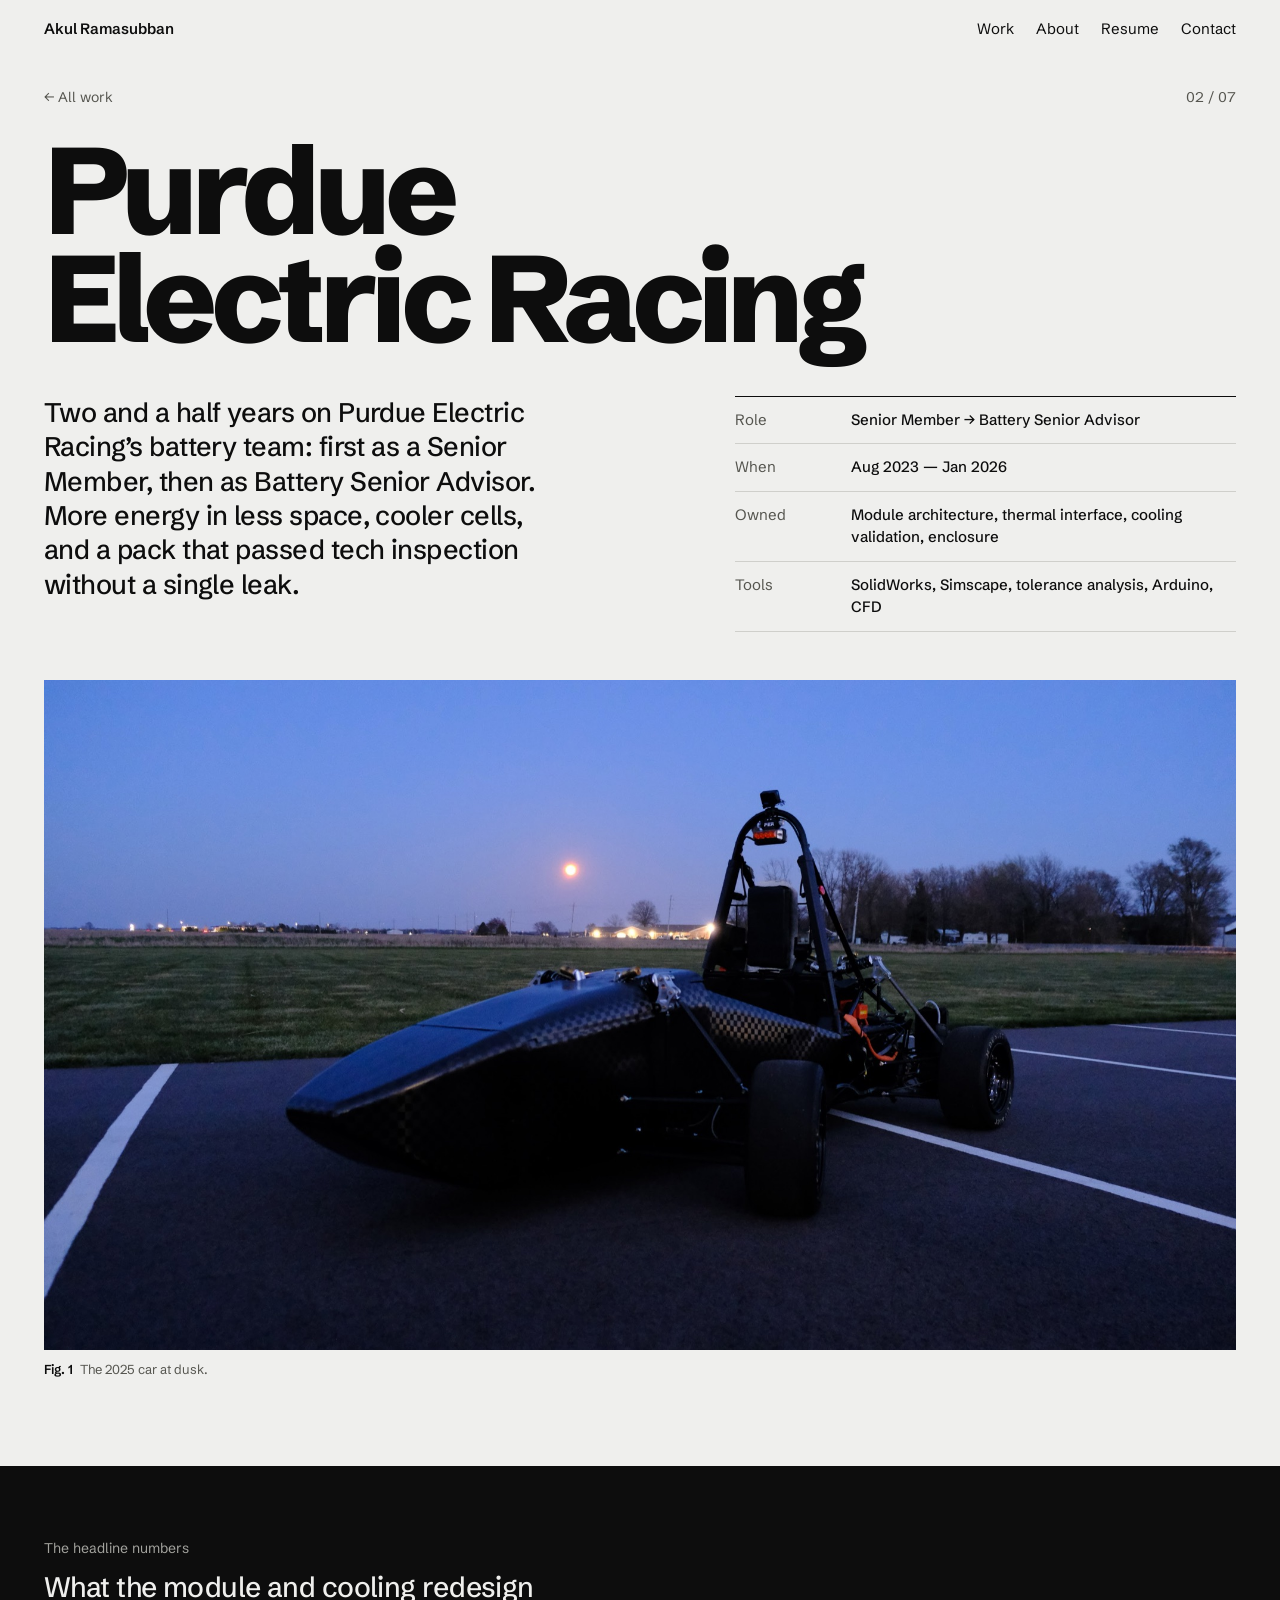
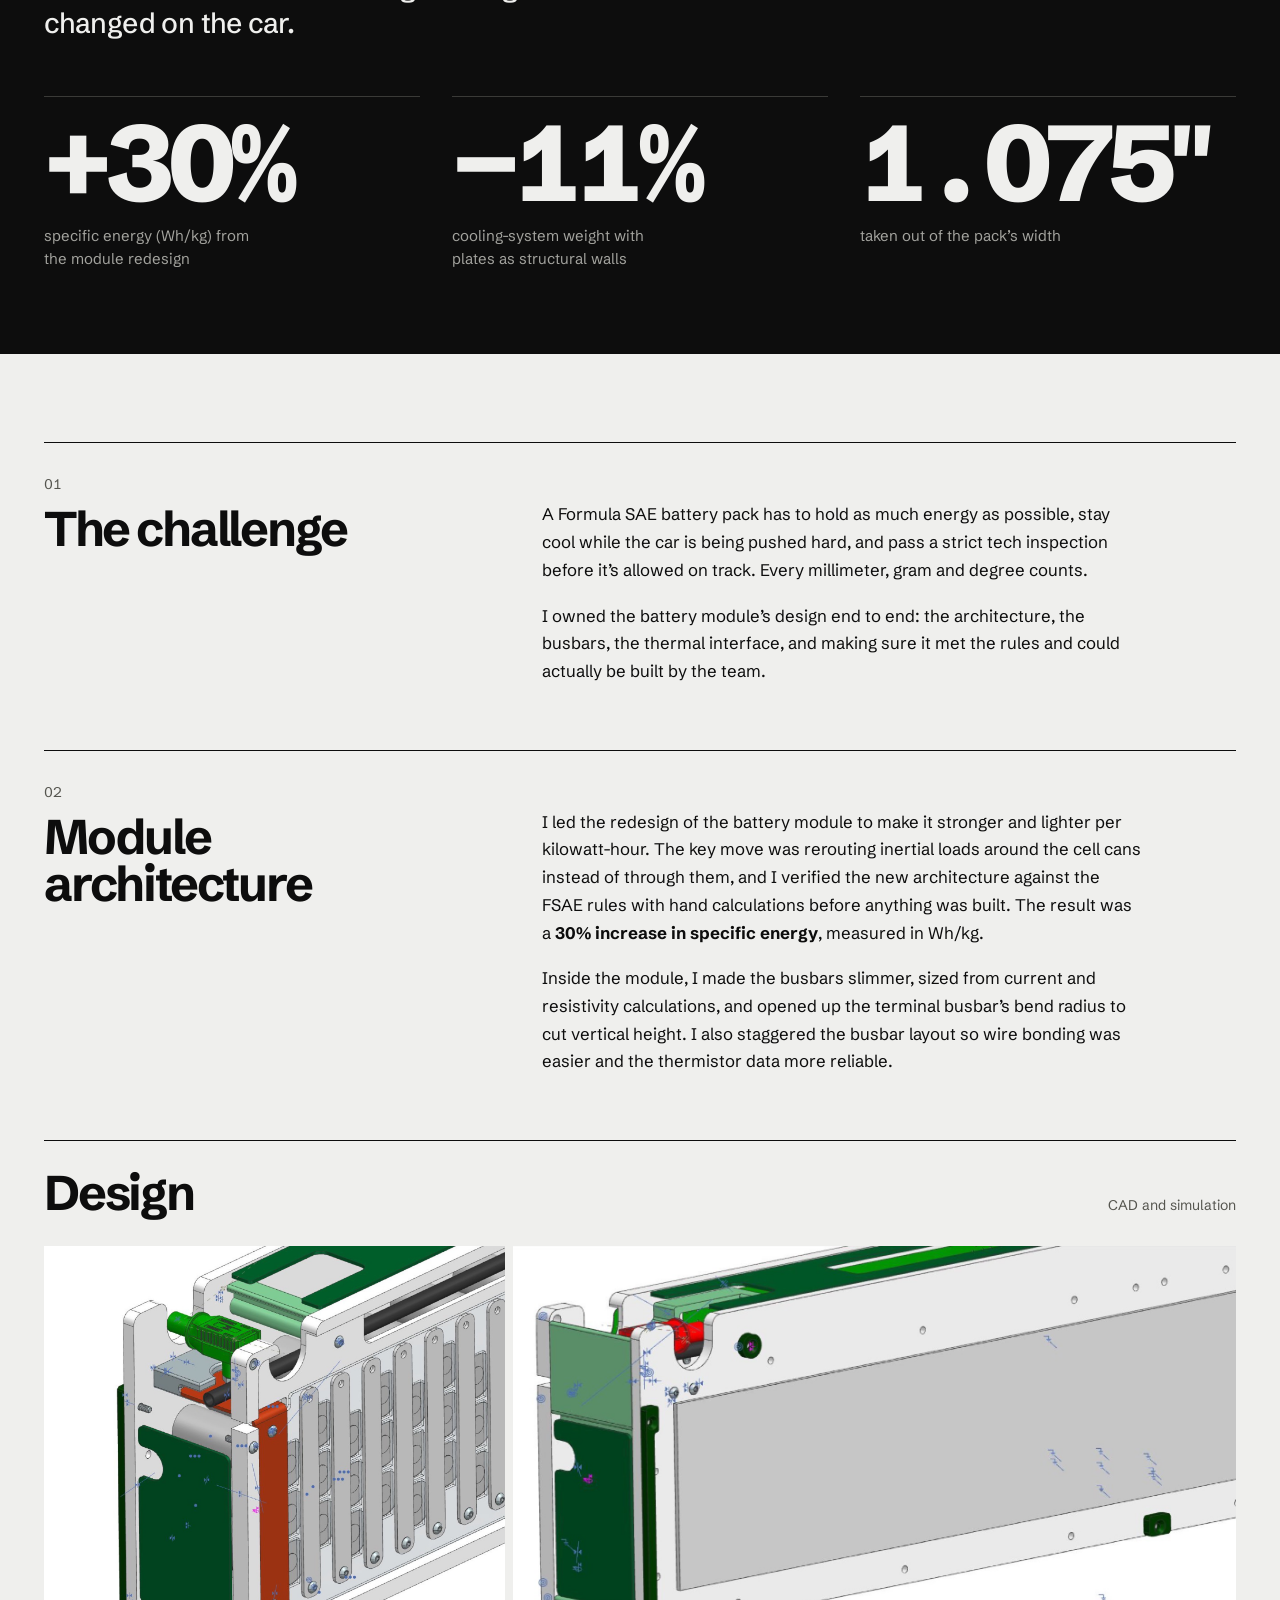
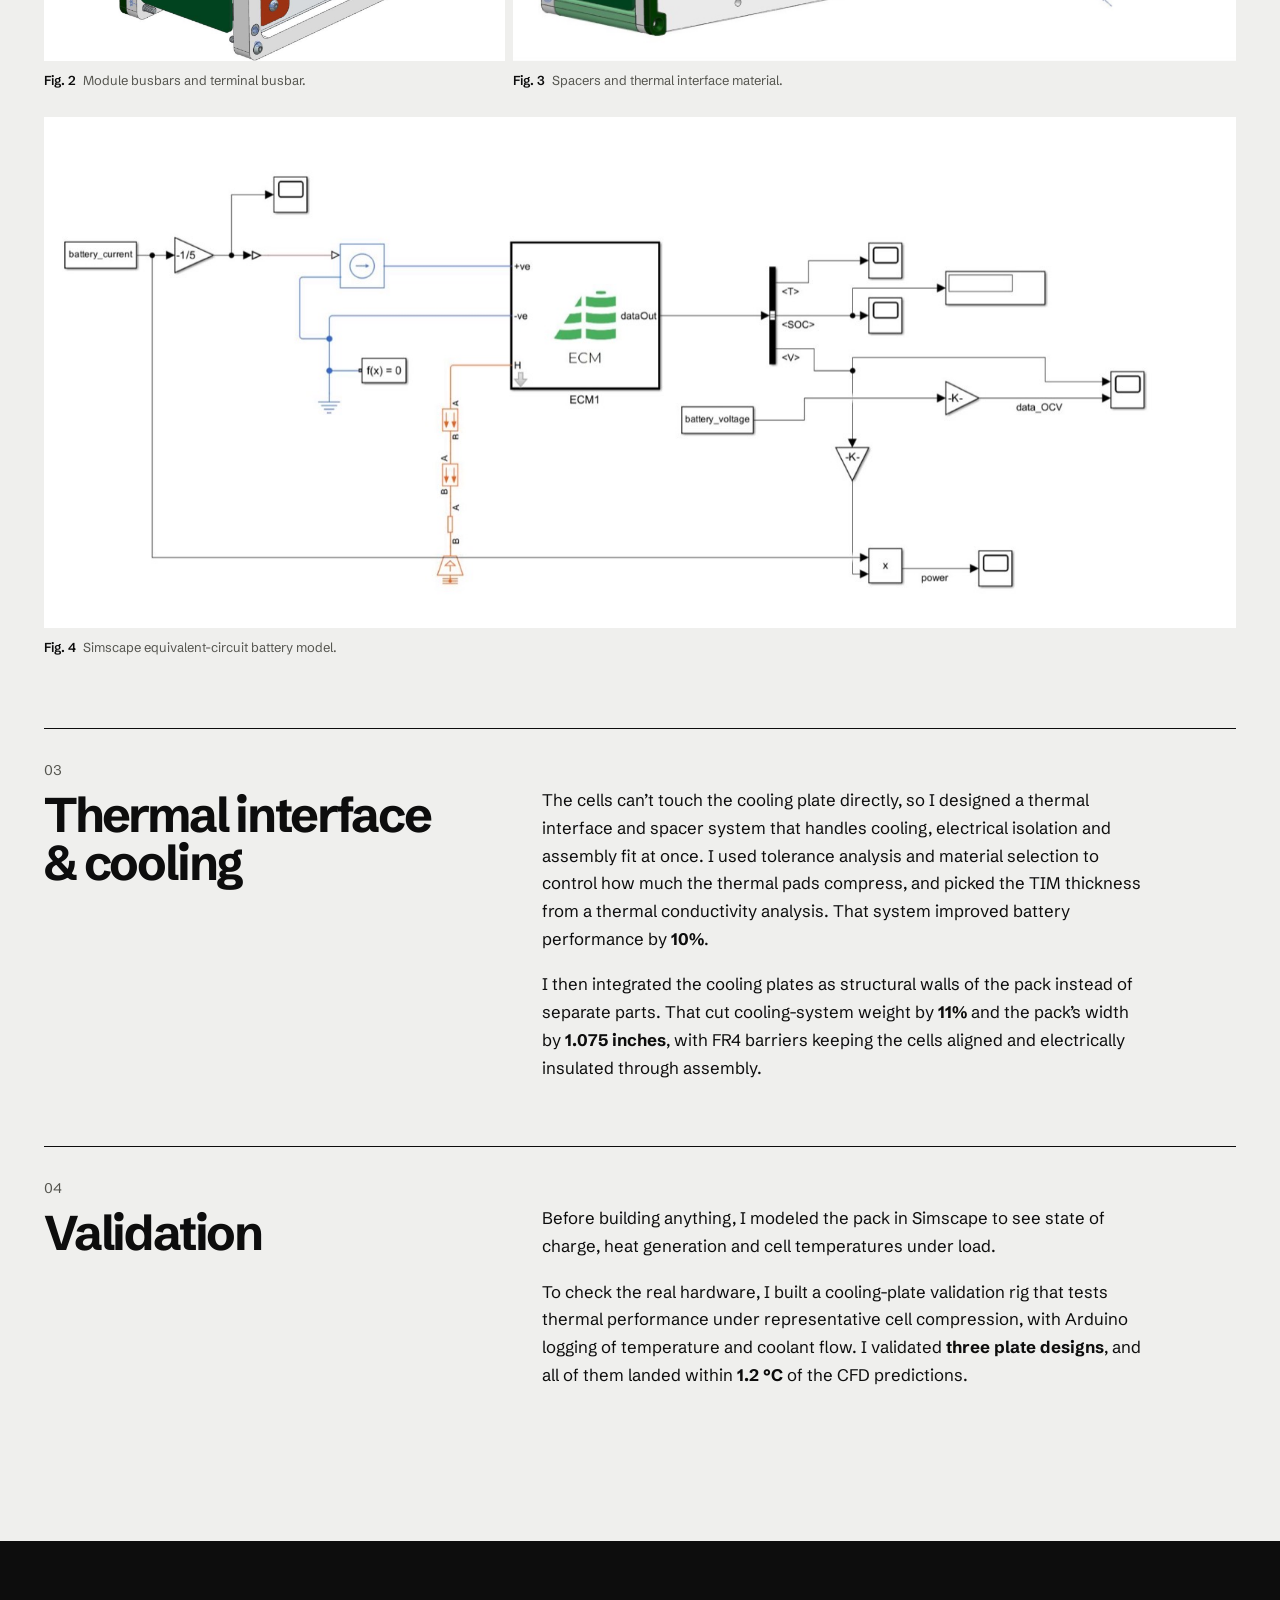
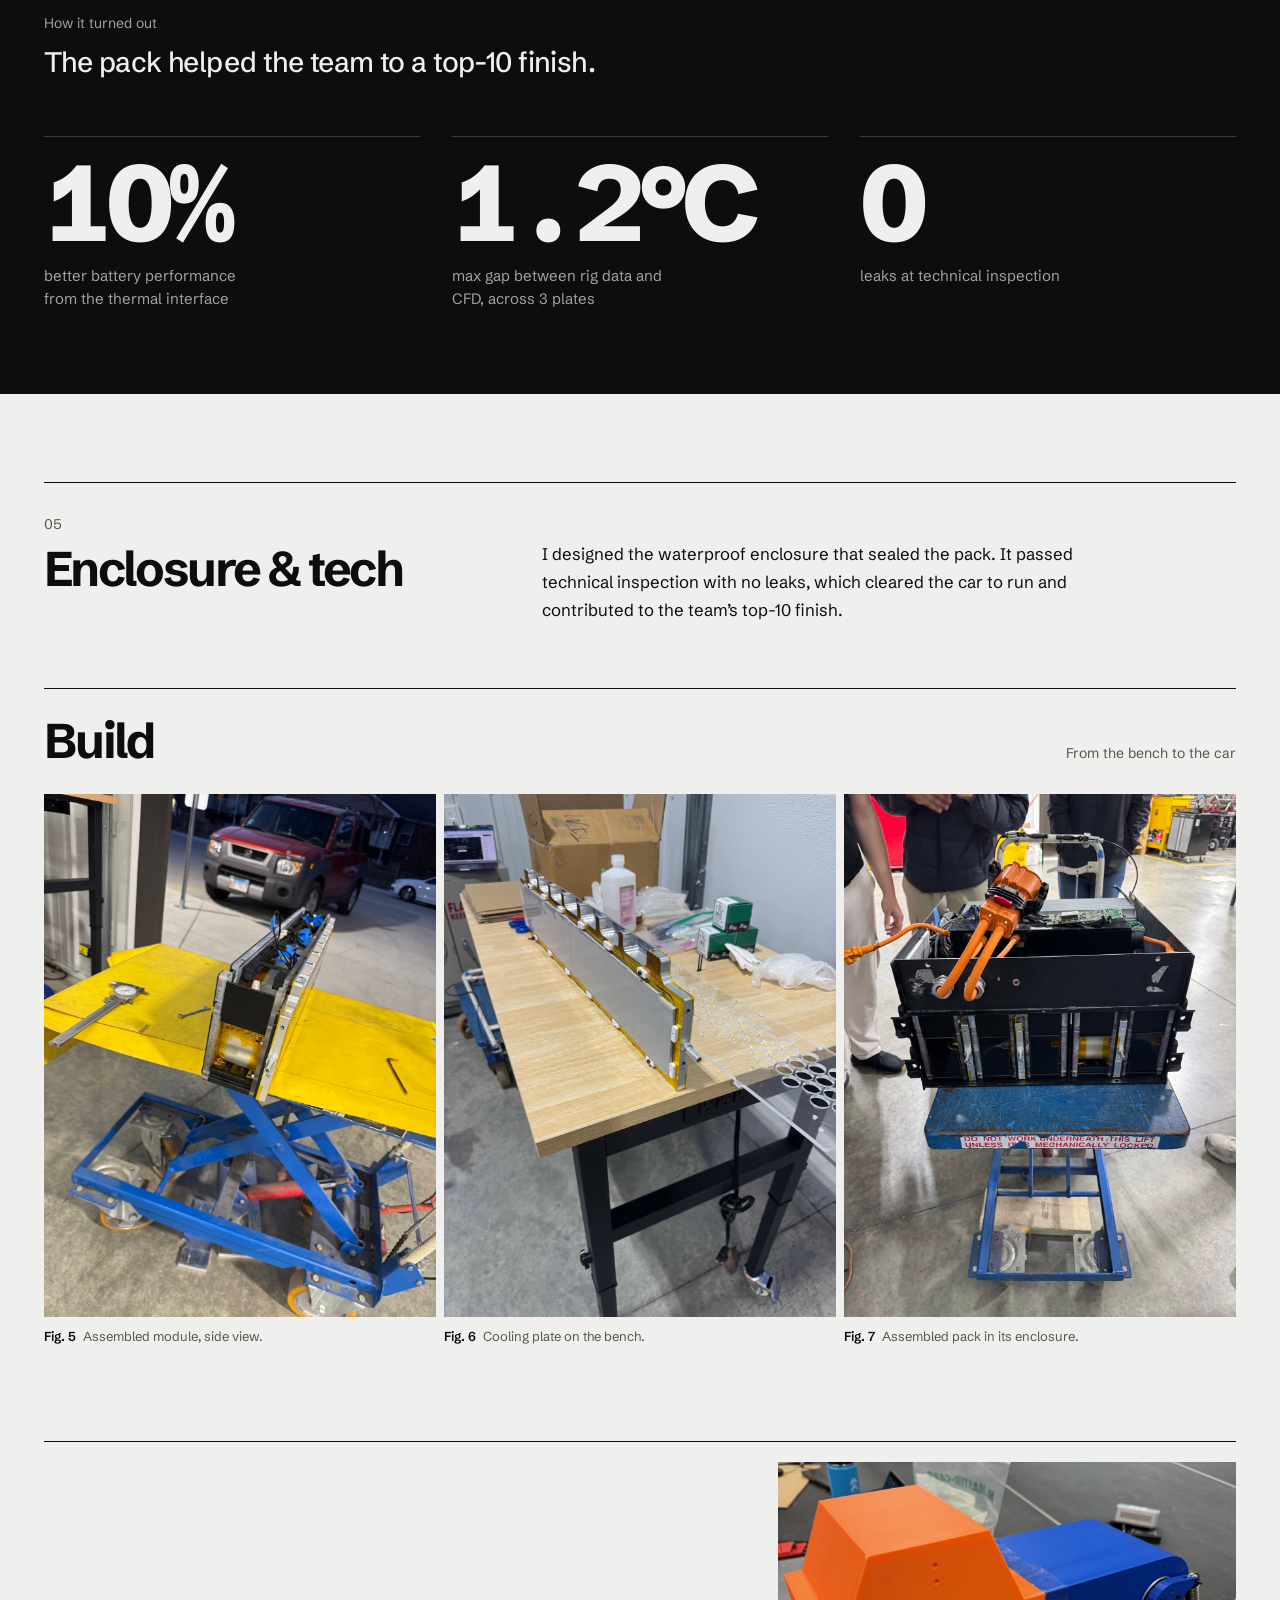
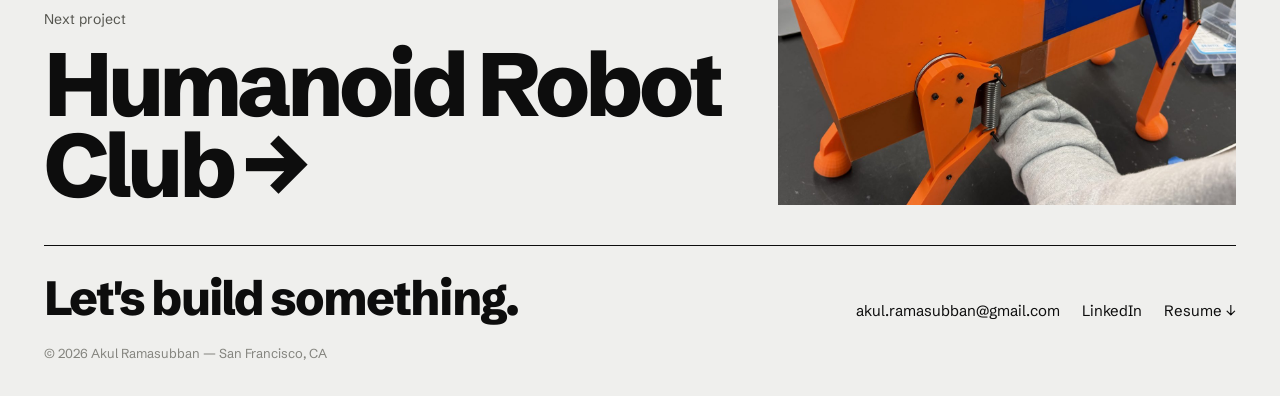
==== commit 23f44f9a: "Change PER role to Senior Member, then Battery Senior Advisor Co-Authored-By: Claude Opus 5.5 <norep" ====
--- a/projects/battery-pack.html
+++ b/projects/battery-pack.html
@@ -4,9 +4,9 @@
 <meta charset="UTF-8">
 <meta name="viewport" content="width=device-width, initial-scale=1">
 <title>Purdue Electric Racing — Akul Ramasubban</title>
-<meta name="description" content="Responsible engineer for Purdue Electric Racing's battery module: +30% specific energy, 11% lighter cooling, 1.075 in narrower pack.">
+<meta name="description" content="Purdue Electric Racing battery team, Senior Member to Senior Advisor: +30% specific energy, 11% lighter cooling, 1.075 in narrower pack.">
 <meta property="og:title" content="Purdue Electric Racing — Akul Ramasubban">
-<meta property="og:description" content="Responsible engineer for Purdue Electric Racing's battery module: +30% specific energy, 11% lighter cooling, 1.075 in narrower pack.">
+<meta property="og:description" content="Purdue Electric Racing battery team, Senior Member to Senior Advisor: +30% specific energy, 11% lighter cooling, 1.075 in narrower pack.">
 <link rel="preconnect" href="https://fonts.googleapis.com">
 <link rel="preconnect" href="https://fonts.gstatic.com" crossorigin>
 <link href="https://fonts.googleapis.com/css2?family=Schibsted+Grotesk:wght@400;500;600;700;800&display=swap" rel="stylesheet">
@@ -50,8 +50,8 @@
   <div class="cs-bar"><a href="../index.html#work">← All work</a><span class="ix">02 / 07</span></div>
   <h1 class="cs-title">Purdue Electric Racing</h1>
   <div class="cs-intro">
-    <p class="cs-lede">Two and a half years on Purdue Electric Racing&rsquo;s battery team: first as the responsible engineer for the battery module, then as Battery Senior Advisor. More energy in less space, cooler cells, and a pack that passed tech inspection without a single leak.</p>
-    <dl class="cs-spec"><div><dt>Role</dt><dd>Responsible Engineer, Battery Module &rarr; Battery Senior Advisor</dd></div><div><dt>When</dt><dd>Aug 2023 — Jan 2026</dd></div><div><dt>Owned</dt><dd>Module architecture, thermal interface, cooling validation, enclosure</dd></div><div><dt>Tools</dt><dd>SolidWorks, Simscape, tolerance analysis, Arduino, CFD</dd></div></dl>
+    <p class="cs-lede">Two and a half years on Purdue Electric Racing&rsquo;s battery team: first as a Senior Member, then as Battery Senior Advisor. More energy in less space, cooler cells, and a pack that passed tech inspection without a single leak.</p>
+    <dl class="cs-spec"><div><dt>Role</dt><dd>Senior Member &rarr; Battery Senior Advisor</dd></div><div><dt>When</dt><dd>Aug 2023 — Jan 2026</dd></div><div><dt>Owned</dt><dd>Module architecture, thermal interface, cooling validation, enclosure</dd></div><div><dt>Tools</dt><dd>SolidWorks, Simscape, tolerance analysis, Arduino, CFD</dd></div></dl>
   </div>
     <div class="cs-row cs-hero">
       <figure style="--ar:1.778"><a class="ph" href="../assets/images/battery-pack/per-car.jpg"><img src="../assets/images/battery-pack/per-car.jpg" alt="Purdue Electric Racing's 2025 Formula SAE electric car at dusk"></a><figcaption><b>Fig. 1</b> The 2025 car at dusk.</figcaption></figure>
@@ -68,7 +68,7 @@
     <div class="cs-ch-b"><p>A Formula SAE battery pack has to hold as much energy as possible, stay cool while the
         car is being pushed hard, and pass a strict tech inspection before it&rsquo;s allowed on
         track. Every millimeter, gram and degree counts.</p>
-      <p>As the module&rsquo;s responsible engineer, I owned its design end to end: the architecture,
+      <p>I owned the battery module&rsquo;s design end to end: the architecture,
         the busbars, the thermal interface, and making sure it met the rules and could actually be
         built by the team.</p></div>
   </section>
